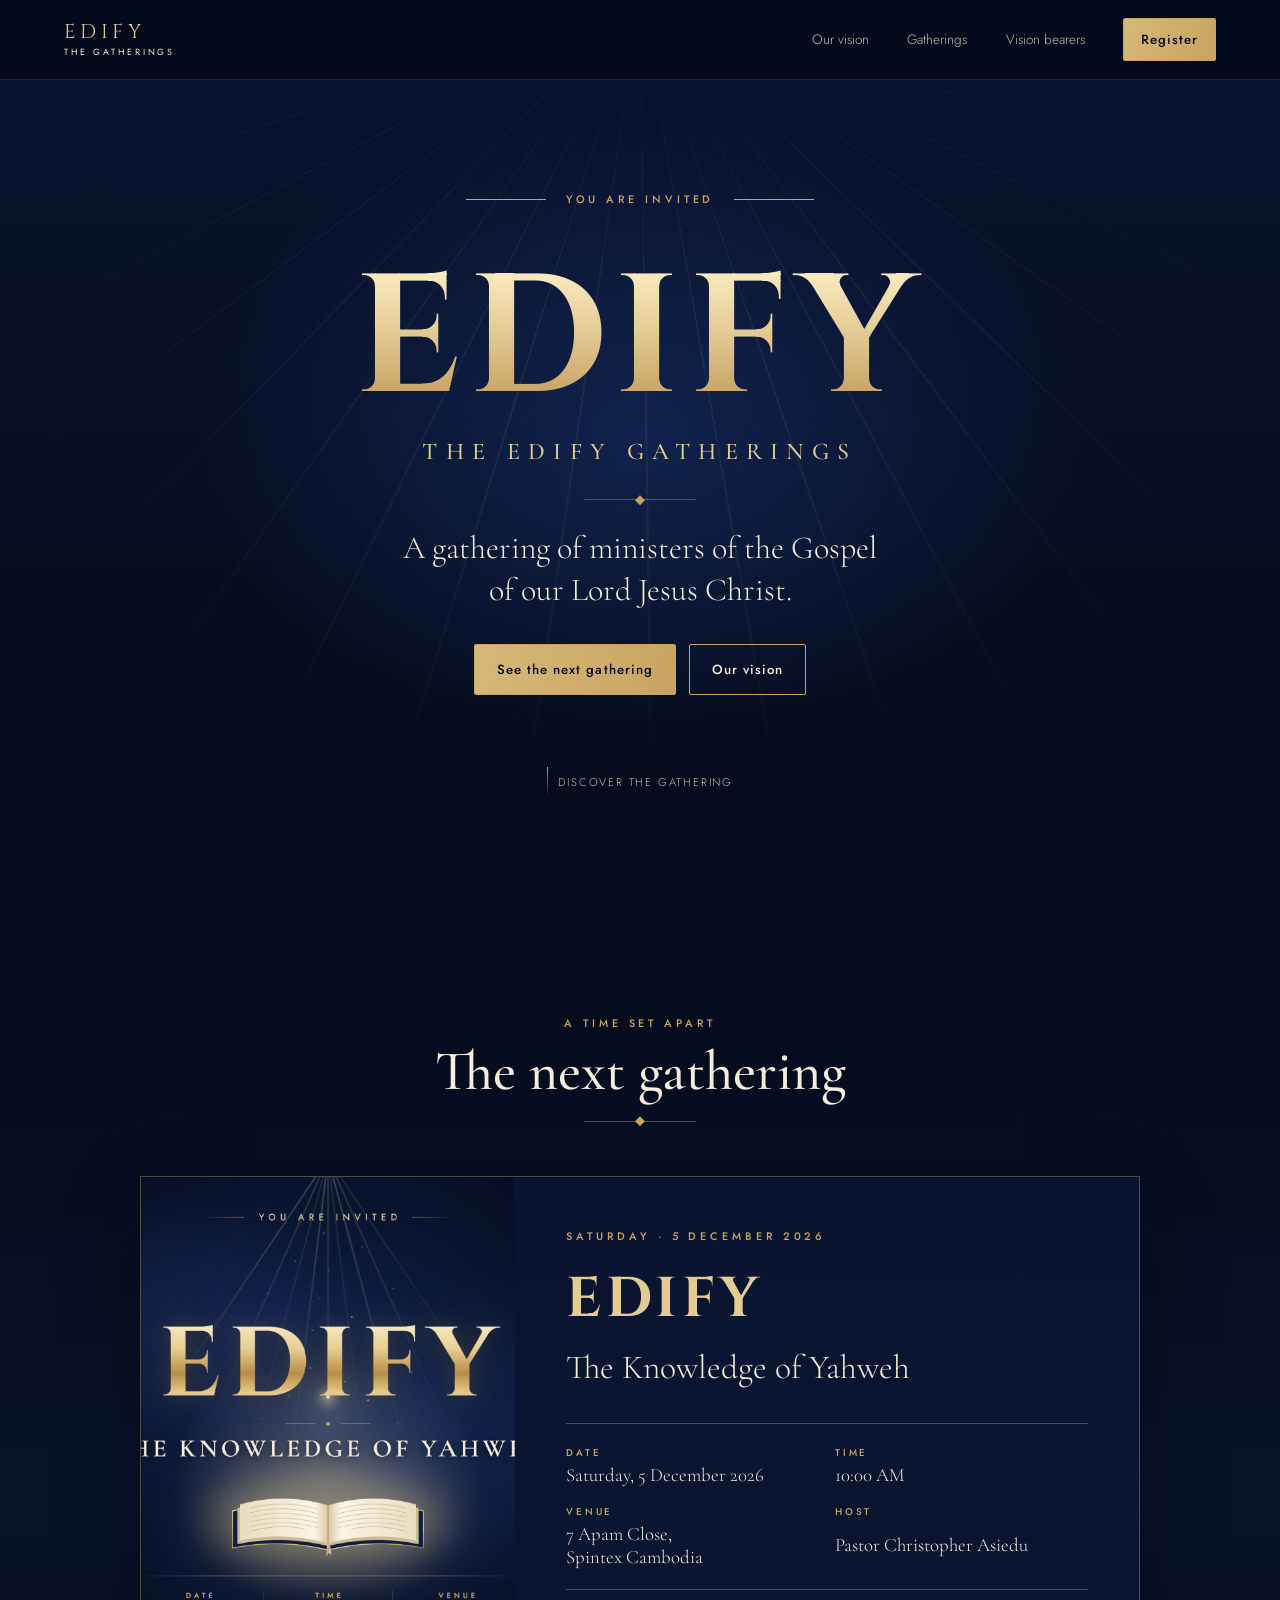
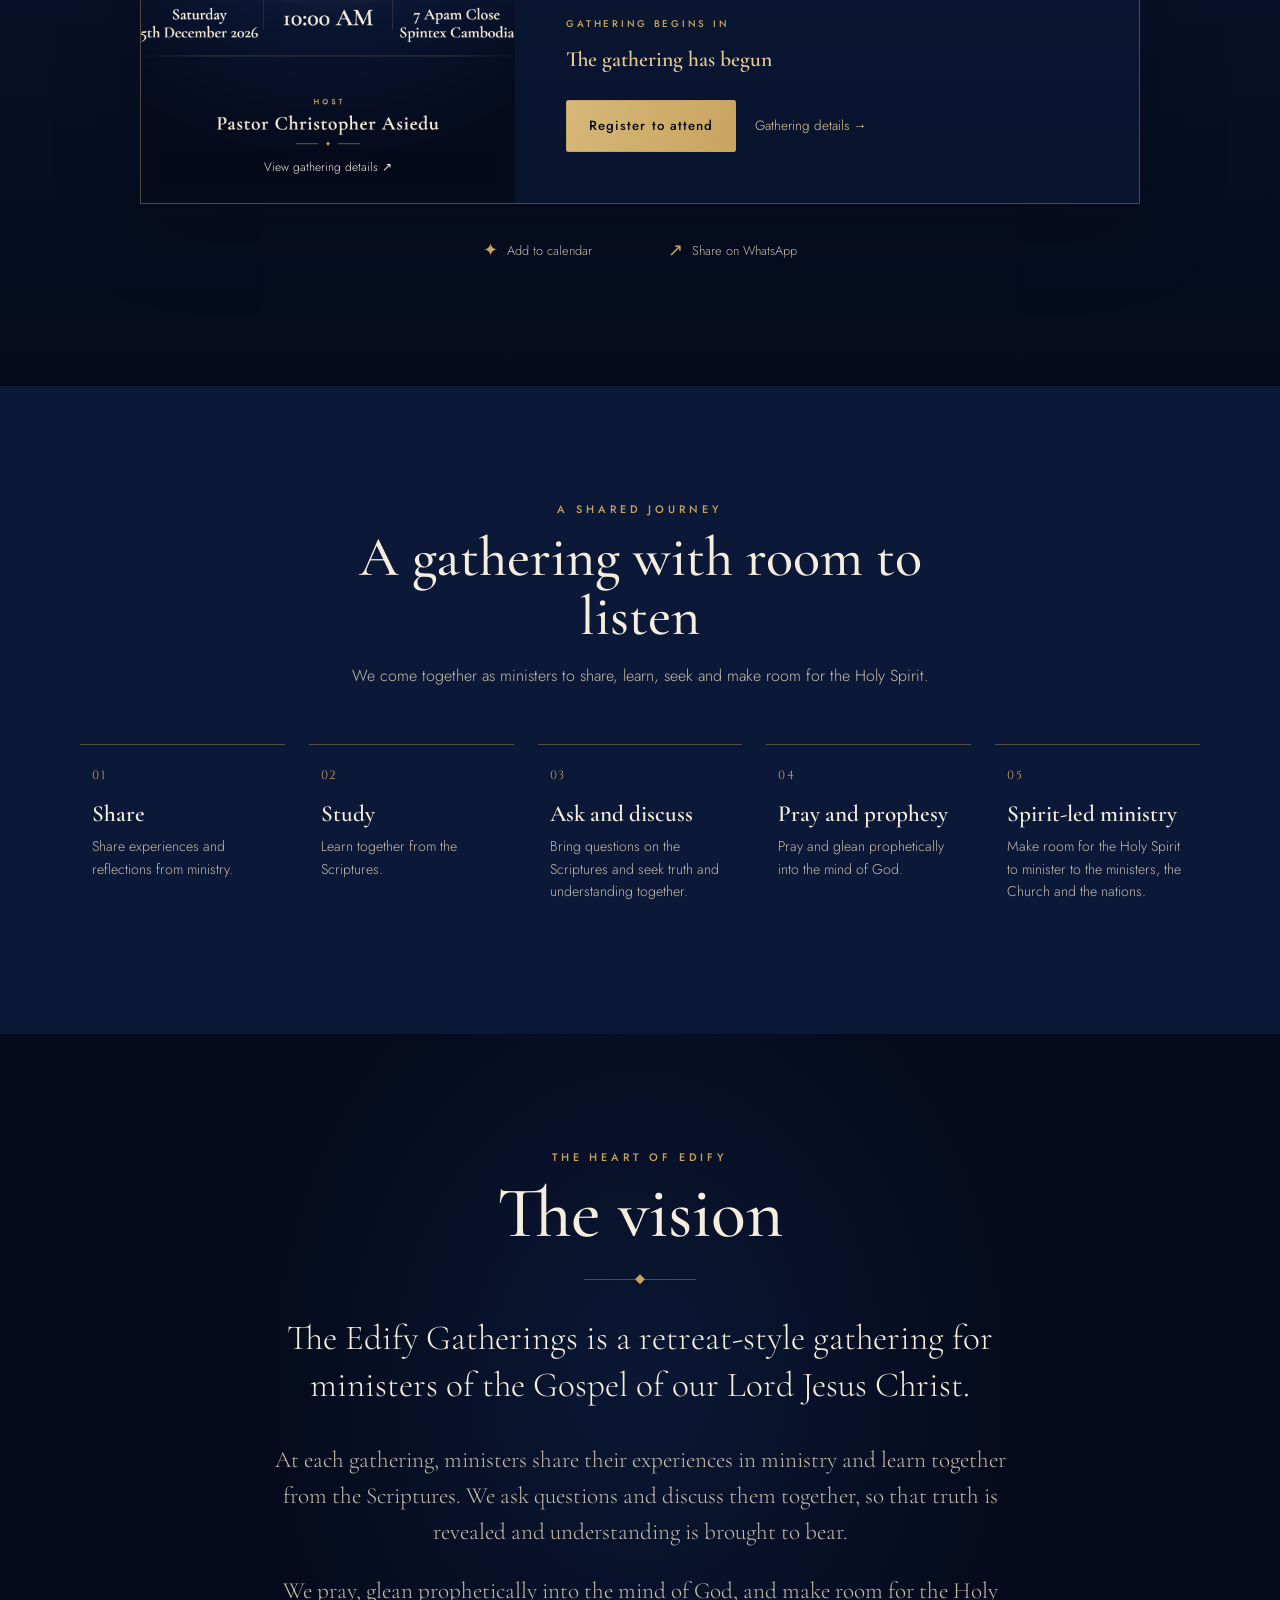
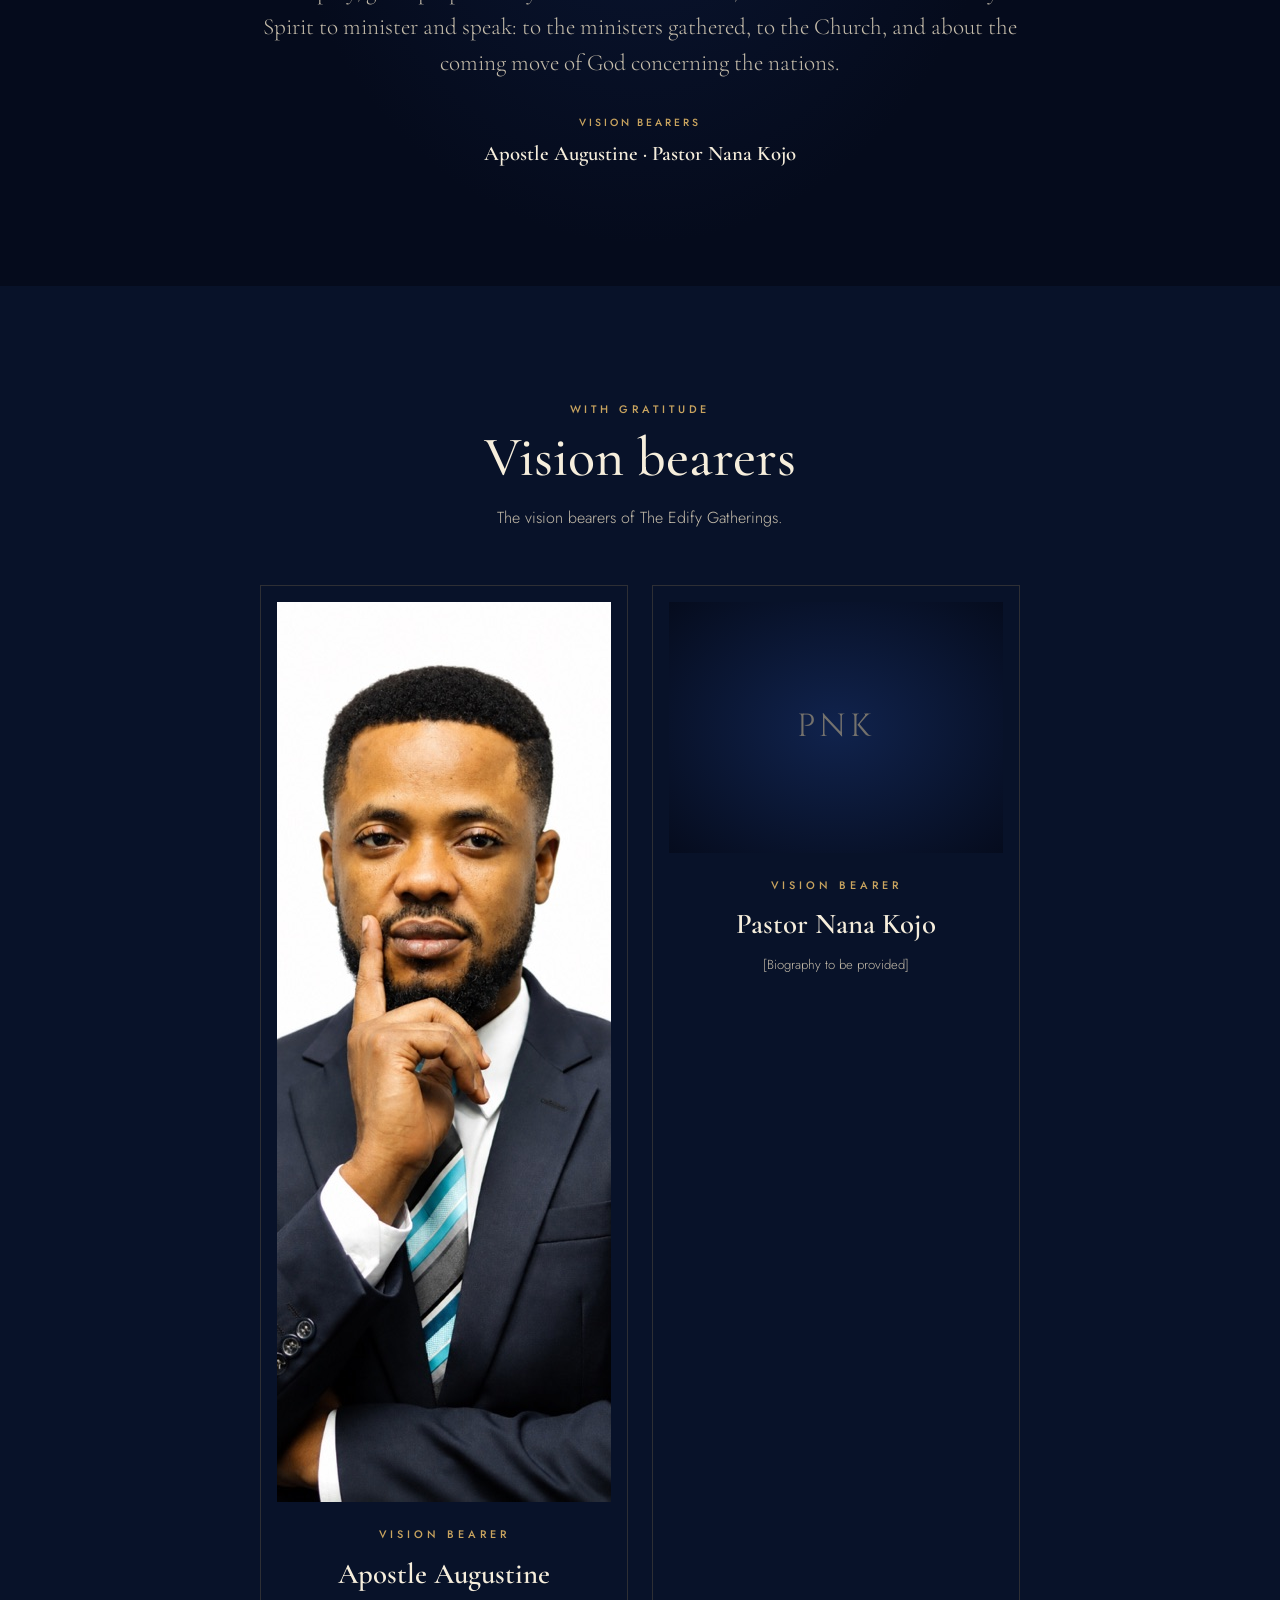
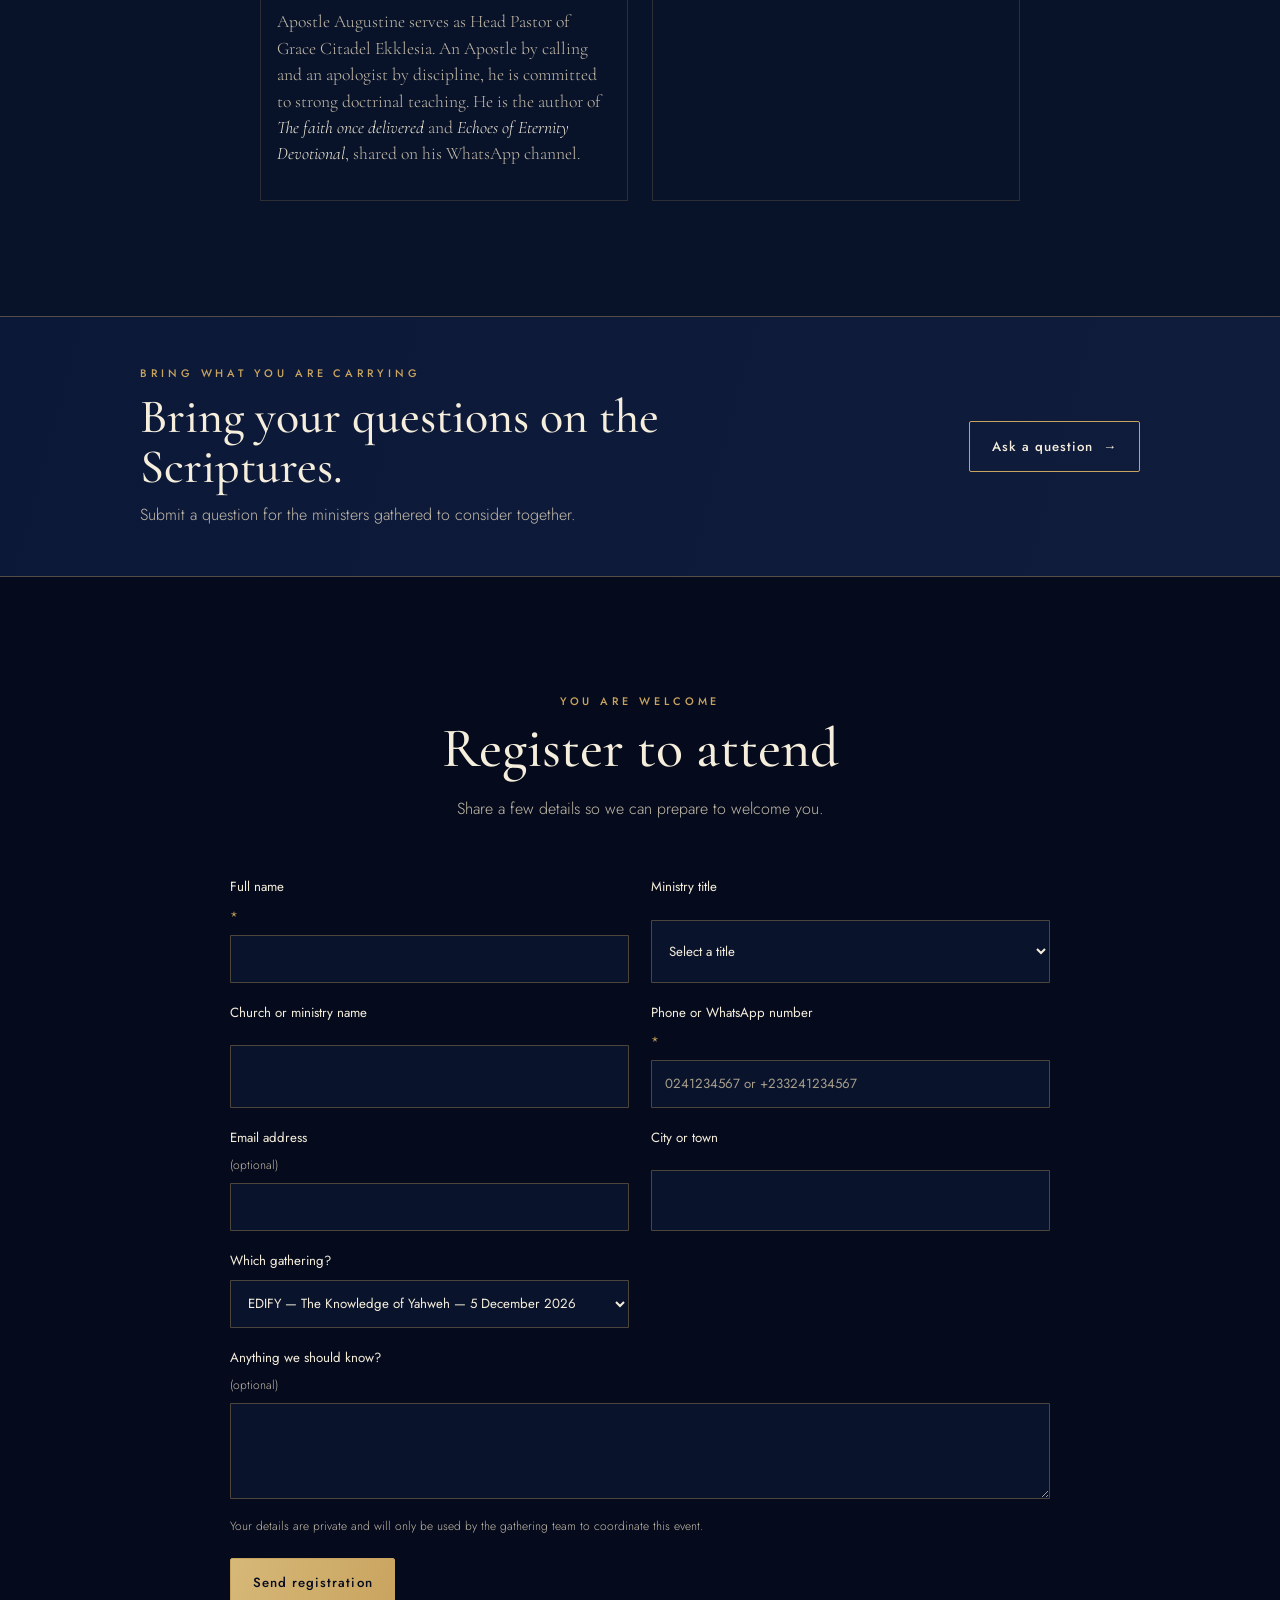
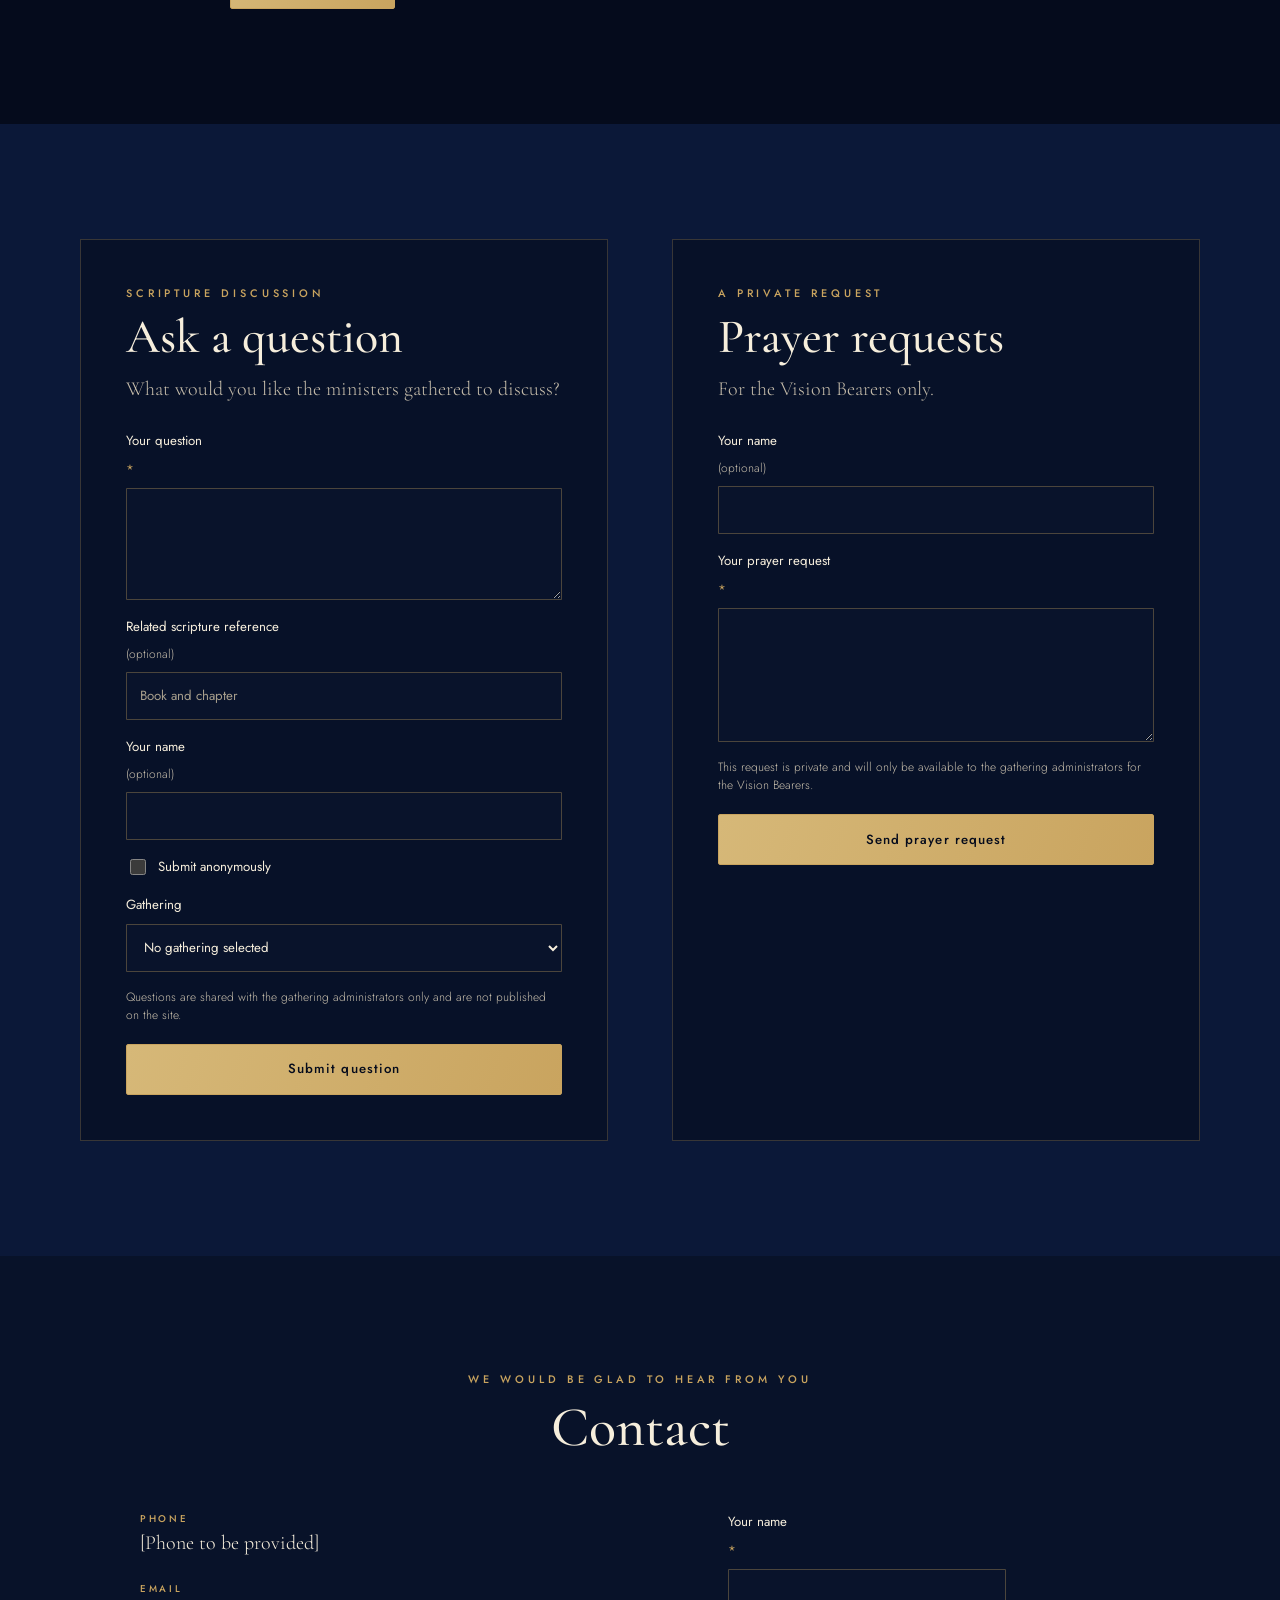
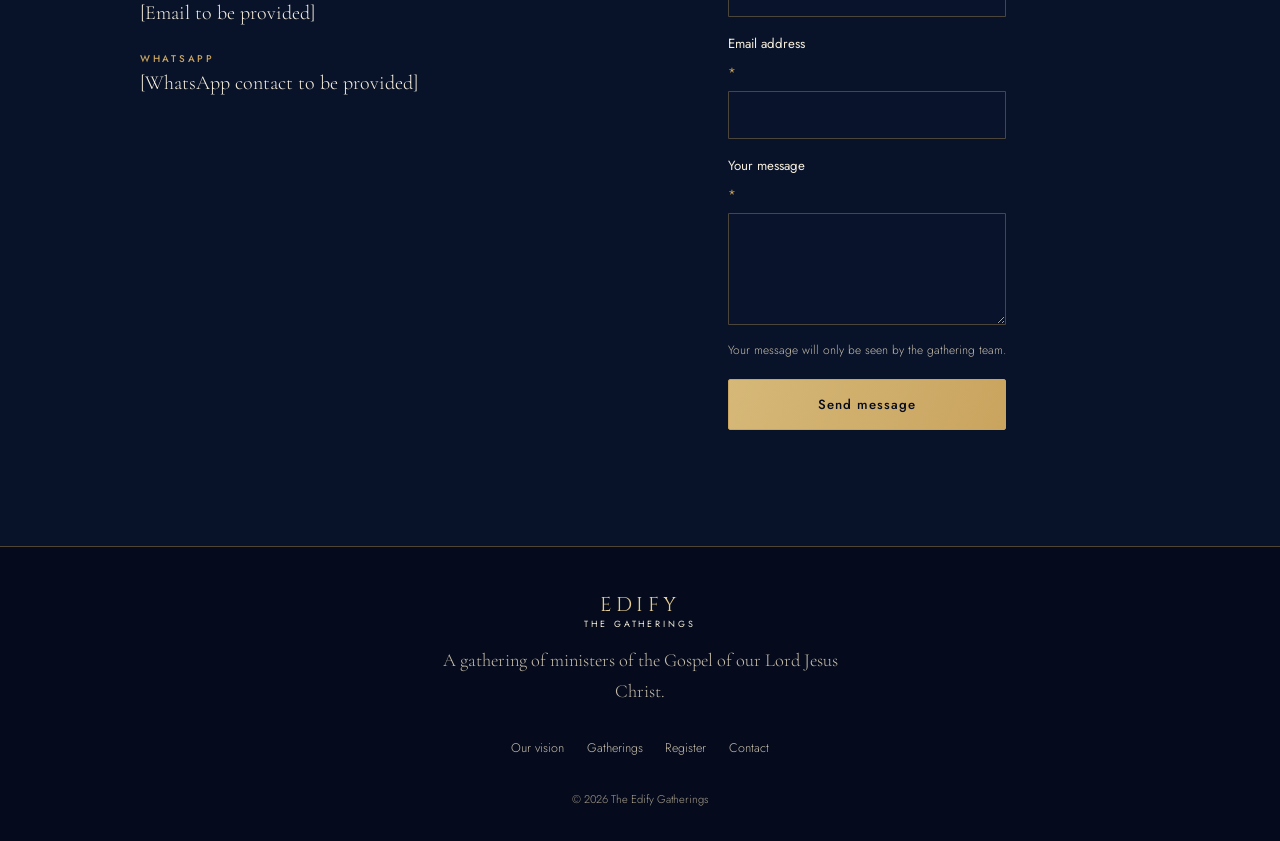
==== index.html @ fdc79263 "Build The Edify Gatherings website Co-authored-by: Copilot <223556219+Copilot@users.noreply.github.c" ====
<!doctype html>
<html lang="en">
  <head>
    <meta charset="utf-8">
    <meta name="viewport" content="width=device-width, initial-scale=1">
    <meta name="theme-color" content="#050b1c">
    <meta name="description" content="The Edify Gatherings is a retreat-style gathering for ministers of the Gospel of our Lord Jesus Christ.">
    <title>The Edify Gatherings — You are invited</title>
    <link rel="preconnect" href="https://fonts.googleapis.com">
    <link rel="preconnect" href="https://fonts.gstatic.com" crossorigin>
    <link href="https://fonts.googleapis.com/css2?family=Cinzel:wght@600;700&family=Cormorant+Garamond:wght@500;600&family=Jost:wght@300;400;500&display=swap" rel="stylesheet">
    <link rel="stylesheet" href="/styles.css">
    <script src="/app.js" defer></script>
  </head>
  <body>
    <a class="skip-link" href="#main">Skip to content</a>
    <header class="site-header">
      <a class="wordmark" href="/" aria-label="The Edify Gatherings home">
        <span class="wordmark-main">EDIFY</span>
        <span class="wordmark-sub">THE GATHERINGS</span>
      </a>
      <button class="menu-toggle" type="button" aria-expanded="false" aria-controls="primary-nav">
        <span class="sr-only">Open menu</span><span></span><span></span>
      </button>
      <nav class="primary-nav" id="primary-nav" aria-label="Main navigation">
        <a href="#vision">Our vision</a>
        <a href="#gathering">Gatherings</a>
        <a href="#vision-bearers">Vision bearers</a>
        <a class="button button-small" href="#register">Register</a>
      </nav>
    </header>

    <main id="main">
      <section class="hero" aria-labelledby="hero-title">
        <div class="hero-rays" aria-hidden="true"></div>
        <div class="hero-content">
          <p class="eyebrow line-ornament">You are invited</p>
          <h1 id="hero-title">EDIFY</h1>
          <p class="hero-subtitle">The Edify Gatherings</p>
          <span class="diamond-rule" aria-hidden="true"></span>
          <p class="hero-description">A gathering of ministers of the Gospel<br class="desktop-break"> of our Lord Jesus Christ.</p>
          <div class="hero-actions">
            <a class="button" href="#gathering">See the next gathering</a>
            <a class="button button-outline" href="#vision">Our vision</a>
          </div>
          <a class="scroll-cue" href="#gathering"><span></span> Discover the gathering</a>
        </div>
      </section>

      <section class="section event-section" id="gathering" aria-labelledby="gathering-title">
        <div class="section-heading">
          <p class="eyebrow">A time set apart</p>
          <h2 id="gathering-title">The next gathering</h2>
          <span class="diamond-rule" aria-hidden="true"></span>
        </div>
        <article class="event-card">
          <a class="flyer-link" href="/gatherings/edify-2026-12-05/" aria-label="View details for EDIFY: The Knowledge of Yahweh">
            <img class="event-flyer" src="/assets/edify-flyer.png" alt="EDIFY flyer: The Knowledge of Yahweh, Saturday 5 December 2026" width="768" height="960">
            <span class="flyer-open">View gathering details <span aria-hidden="true">↗</span></span>
          </a>
          <div class="event-copy">
            <p class="eyebrow">Saturday · 5 December 2026</p>
            <h3 id="event-title">EDIFY</h3>
            <p class="event-theme">The Knowledge of Yahweh</p>
            <div class="event-meta">
              <div><span class="meta-label">Date</span><span>Saturday, 5 December 2026</span></div>
              <div><span class="meta-label">Time</span><span>10:00 AM</span></div>
              <div><span class="meta-label">Venue</span><span>7 Apam Close,<br>Spintex Cambodia</span></div>
              <div><span class="meta-label">Host</span><span>Pastor Christopher Asiedu</span></div>
            </div>
            <div class="countdown-wrap">
              <p class="meta-label">Gathering begins in</p>
              <p class="countdown" data-countdown aria-live="off">Loading countdown…</p>
            </div>
            <div class="event-actions">
              <a class="button" href="#register">Register to attend</a>
              <a class="text-link" href="/gatherings/edify-2026-12-05/">Gathering details <span aria-hidden="true">→</span></a>
            </div>
          </div>
        </article>
        <div class="quick-actions" aria-label="Gathering actions">
          <button class="action-link" type="button" data-calendar><span class="action-icon" aria-hidden="true">✦</span>Add to calendar</button>
          <button class="action-link" type="button" data-share><span class="action-icon" aria-hidden="true">↗</span>Share on WhatsApp</button>
        </div>
      </section>

      <section class="section pillars-section" aria-labelledby="pillars-title">
        <div class="section-heading">
          <p class="eyebrow">A shared journey</p>
          <h2 id="pillars-title">A gathering with room to listen</h2>
          <p class="section-intro">We come together as ministers to share, learn, seek and make room for the Holy Spirit.</p>
        </div>
        <div class="pillars-grid">
          <article class="pillar"><span class="pillar-mark">01</span><h3>Share</h3><p>Share experiences and reflections from ministry.</p></article>
          <article class="pillar"><span class="pillar-mark">02</span><h3>Study</h3><p>Learn together from the Scriptures.</p></article>
          <article class="pillar"><span class="pillar-mark">03</span><h3>Ask and discuss</h3><p>Bring questions on the Scriptures and seek truth and understanding together.</p></article>
          <article class="pillar"><span class="pillar-mark">04</span><h3>Pray and prophesy</h3><p>Pray and glean prophetically into the mind of God.</p></article>
          <article class="pillar"><span class="pillar-mark">05</span><h3>Spirit-led ministry</h3><p>Make room for the Holy Spirit to minister to the ministers, the Church and the nations.</p></article>
        </div>
      </section>

      <section class="section vision-section" id="vision" aria-labelledby="vision-title">
        <div class="vision-glow" aria-hidden="true"></div>
        <div class="vision-content">
          <p class="eyebrow">The heart of Edify</p>
          <h2 id="vision-title">The vision</h2>
          <span class="diamond-rule" aria-hidden="true"></span>
          <p class="vision-statement">The Edify Gatherings is a retreat-style gathering for ministers of the Gospel of our Lord Jesus Christ.</p>
          <p>At each gathering, ministers share their experiences in ministry and learn together from the Scriptures. We ask questions and discuss them together, so that truth is revealed and understanding is brought to bear.</p>
          <p>We pray, glean prophetically into the mind of God, and make room for the Holy Spirit to minister and speak: to the ministers gathered, to the Church, and about the coming move of God concerning the nations.</p>
          <p class="vision-bearers-line">Vision Bearers <span>Apostle Augustine · Pastor Nana Kojo</span></p>
        </div>
      </section>

      <section class="section bearers-section" id="vision-bearers" aria-labelledby="bearers-title">
        <div class="section-heading">
          <p class="eyebrow">With gratitude</p>
          <h2 id="bearers-title">Vision bearers</h2>
          <p class="section-intro">The vision bearers of The Edify Gatherings.</p>
        </div>
        <div class="bearers-grid">
          <article class="bearer-card">
            <img class="bearer-portrait" src="/assets/apostle-augustine.jpg" alt="Portrait of Apostle Augustine" width="600" height="900" loading="lazy">
            <p class="eyebrow">Vision Bearer</p>
            <h3>Apostle Augustine</h3>
            <p class="bearer-bio">Apostle Augustine serves as Head Pastor of Grace Citadel Ekklesia. An Apostle by calling and an apologist by discipline, he is committed to strong doctrinal teaching. He is the author of <em>The faith once delivered</em> and <em>Echoes of Eternity Devotional</em>, shared on his WhatsApp channel.</p>
          </article>
          <article class="bearer-card">
            <div class="portrait-placeholder" aria-hidden="true"><span>PNK</span></div>
            <p class="eyebrow">Vision Bearer</p>
            <h3>Pastor Nana Kojo</h3>
            <p class="placeholder-note">[Biography to be provided]</p>
          </article>
        </div>
      </section>

      <section class="question-banner">
        <div>
          <p class="eyebrow">Bring what you are carrying</p>
          <h2>Bring your questions on the Scriptures.</h2>
          <p>Submit a question for the ministers gathered to consider together.</p>
        </div>
        <a class="button button-outline" href="#ask">Ask a question <span aria-hidden="true">→</span></a>
      </section>

      <section class="section forms-section" id="register" aria-labelledby="register-title">
        <div class="section-heading">
          <p class="eyebrow">You are welcome</p>
          <h2 id="register-title">Register to attend</h2>
          <p class="section-intro">Share a few details so we can prepare to welcome you.</p>
        </div>
        <form class="site-form" name="registration" method="POST" data-netlify="true" netlify-honeypot="bot-field" action="/thank-you.html">
          <input type="hidden" name="form-name" value="registration">
          <p class="honeypot"><label>Leave this field empty <input name="bot-field" tabindex="-1" autocomplete="off"></label></p>
          <div class="form-grid">
            <label>Full name <span aria-hidden="true">*</span><input name="full-name" autocomplete="name" required></label>
            <label>Ministry title
              <select name="ministry-title">
                <option value="">Select a title</option><option>Pastor</option><option>Apostle</option><option>Evangelist</option><option>Minister</option><option>Other</option>
              </select>
            </label>
            <label>Church or ministry name<input name="church-or-ministry"></label>
            <label>Phone or WhatsApp number <span aria-hidden="true">*</span><input name="phone" type="tel" inputmode="tel" autocomplete="tel" placeholder="0241234567 or +233241234567" pattern="(\+233|0)[0-9]{9}" title="Enter a Ghana number starting with 0 or +233, followed by 9 digits." required></label>
            <label>Email address <span class="optional">(optional)</span><input name="email" type="email" autocomplete="email"></label>
            <label>City or town<input name="city"></label>
            <label>Which gathering?
              <select name="gathering" required><option>EDIFY — The Knowledge of Yahweh — 5 December 2026</option></select>
            </label>
            <label class="form-span">Anything we should know? <span class="optional">(optional)</span><textarea name="note" rows="3"></textarea></label>
          </div>
          <p class="privacy-note">Your details are private and will only be used by the gathering team to coordinate this event.</p>
          <button class="button" type="submit">Send registration</button>
        </form>
      </section>

      <section class="section form-pair">
        <div class="form-card" id="ask">
          <p class="eyebrow">Scripture discussion</p>
          <h2>Ask a question</h2>
          <p class="form-intro">What would you like the ministers gathered to discuss?</p>
          <form class="site-form compact-form" name="scripture-question" method="POST" data-netlify="true" netlify-honeypot="bot-field" action="/thank-you.html">
            <input type="hidden" name="form-name" value="scripture-question">
            <p class="honeypot"><label>Leave this field empty <input name="bot-field" tabindex="-1" autocomplete="off"></label></p>
            <label>Your question <span aria-hidden="true">*</span><textarea name="question" rows="4" required></textarea></label>
            <label>Related scripture reference <span class="optional">(optional)</span><input name="scripture-reference" placeholder="Book and chapter"></label>
            <label>Your name <span class="optional">(optional)</span><input name="name" autocomplete="name"></label>
            <label class="checkbox-label"><input type="checkbox" name="anonymous" value="yes"><span>Submit anonymously</span></label>
            <label>Gathering
              <select name="gathering"><option value="">No gathering selected</option><option>EDIFY — 5 December 2026</option></select>
            </label>
            <p class="privacy-note">Questions are shared with the gathering administrators only and are not published on the site.</p>
            <button class="button" type="submit">Submit question</button>
          </form>
        </div>
        <div class="form-card" id="prayer">
          <p class="eyebrow">A private request</p>
          <h2>Prayer requests</h2>
          <p class="form-intro">For the Vision Bearers only.</p>
          <form class="site-form compact-form" name="prayer-request" method="POST" data-netlify="true" netlify-honeypot="bot-field" action="/thank-you.html">
            <input type="hidden" name="form-name" value="prayer-request">
            <p class="honeypot"><label>Leave this field empty <input name="bot-field" tabindex="-1" autocomplete="off"></label></p>
            <label>Your name <span class="optional">(optional)</span><input name="name" autocomplete="name"></label>
            <label>Your prayer request <span aria-hidden="true">*</span><textarea name="request" rows="5" required></textarea></label>
            <p class="privacy-note">This request is private and will only be available to the gathering administrators for the Vision Bearers.</p>
            <button class="button" type="submit">Send prayer request</button>
          </form>
        </div>
      </section>

      <section class="section contact-section" id="contact" aria-labelledby="contact-title">
        <div class="section-heading">
          <p class="eyebrow">We would be glad to hear from you</p>
          <h2 id="contact-title">Contact</h2>
        </div>
        <div class="contact-grid">
          <div class="contact-details">
            <p><span class="meta-label">Phone</span><span class="contact-placeholder">[Phone to be provided]</span></p>
            <p><span class="meta-label">Email</span><span class="contact-placeholder">[Email to be provided]</span></p>
            <p><span class="meta-label">WhatsApp</span><span class="contact-placeholder">[WhatsApp contact to be provided]</span></p>
          </div>
          <form class="site-form compact-form" name="contact" method="POST" data-netlify="true" netlify-honeypot="bot-field" action="/thank-you.html">
            <input type="hidden" name="form-name" value="contact">
            <p class="honeypot"><label>Leave this field empty <input name="bot-field" tabindex="-1" autocomplete="off"></label></p>
            <label>Your name <span aria-hidden="true">*</span><input name="name" autocomplete="name" required></label>
            <label>Email address <span aria-hidden="true">*</span><input name="email" type="email" autocomplete="email" required></label>
            <label>Your message <span aria-hidden="true">*</span><textarea name="message" rows="4" required></textarea></label>
            <p class="privacy-note">Your message will only be seen by the gathering team.</p>
            <button class="button" type="submit">Send message</button>
          </form>
        </div>
      </section>
    </main>

    <footer class="site-footer">
      <a class="wordmark footer-wordmark" href="/" aria-label="The Edify Gatherings home"><span class="wordmark-main">EDIFY</span><span class="wordmark-sub">THE GATHERINGS</span></a>
      <p>A gathering of ministers of the Gospel of our Lord Jesus Christ.</p>
      <nav aria-label="Footer navigation"><a href="#vision">Our vision</a><a href="#gathering">Gatherings</a><a href="#register">Register</a><a href="#contact">Contact</a></nav>
      <p class="copyright">© <span data-year>2026</span> The Edify Gatherings</p>
    </footer>
  </body>
</html>
---- styles.css ----
:root {
  color-scheme: dark;
  --midnight: #050b1c;
  --navy: #0b1838;
  --glow: #142a5c;
  --gold: #c9a45f;
  --champagne: #e3cb94;
  --ivory: #f6eedc;
  --muted: #c6bdab;
  --line: rgba(201, 164, 95, .38);
  --serif: "Cormorant Garamond", Georgia, serif;
  --display: "Cinzel", Georgia, serif;
  --sans: "Jost", Arial, sans-serif;
}

* { box-sizing: border-box; }
html { scroll-behavior: smooth; scroll-padding-top: 6rem; }
body { margin: 0; background: var(--midnight); color: var(--ivory); font-family: var(--sans); font-size: 1rem; font-weight: 300; line-height: 1.65; }
img { display: block; max-width: 100%; }
a { color: inherit; }
button, input, select, textarea { font: inherit; }
button, a { -webkit-tap-highlight-color: transparent; }
a:focus-visible, button:focus-visible, input:focus-visible, select:focus-visible, textarea:focus-visible { outline: 2px solid var(--champagne); outline-offset: 4px; }
.sr-only { position: absolute; width: 1px; height: 1px; padding: 0; margin: -1px; overflow: hidden; clip: rect(0, 0, 0, 0); white-space: nowrap; border: 0; }
.skip-link { position: fixed; top: .75rem; left: .75rem; z-index: 20; padding: .6rem 1rem; transform: translateY(-160%); background: var(--ivory); color: var(--midnight); }
.skip-link:focus { transform: translateY(0); }
.site-header { position: sticky; z-index: 10; top: 0; display: flex; align-items: center; justify-content: space-between; min-height: 5rem; padding: .75rem max(5vw, calc((100vw - 1200px) / 2)); border-bottom: 1px solid rgba(201, 164, 95, .16); background: rgba(5, 11, 28, .94); backdrop-filter: blur(14px); }
.wordmark { display: inline-flex; flex-direction: column; align-items: flex-start; color: var(--champagne); font-family: var(--display); text-decoration: none; line-height: 1; }
.wordmark-main { font-size: 1.25rem; letter-spacing: .22em; }
.wordmark-sub { margin-top: .35rem; color: var(--ivory); font-family: var(--sans); font-size: .56rem; font-weight: 400; letter-spacing: .32em; }
.primary-nav { display: flex; align-items: center; gap: clamp(1.25rem, 3vw, 2.7rem); }
.primary-nav > a:not(.button), .site-footer nav a { color: var(--muted); font-size: .85rem; text-decoration: none; transition: color .2s ease; }
.primary-nav > a:not(.button):hover, .site-footer nav a:hover { color: var(--champagne); }
.menu-toggle { display: none; }
.button { display: inline-flex; min-height: 3.2rem; align-items: center; justify-content: center; gap: .6rem; padding: .75rem 1.35rem; border: 1px solid var(--gold); border-radius: 2px; background: linear-gradient(110deg, #d6b878, var(--gold)); color: var(--midnight); font-size: .83rem; font-weight: 500; letter-spacing: .08em; text-align: center; text-decoration: none; transition: background .2s ease, color .2s ease, border-color .2s ease; cursor: pointer; }
.button:hover { border-color: var(--champagne); background: var(--champagne); }
.button-small { min-height: 2.65rem; padding: .55rem 1.05rem; }
.button-outline { border-color: var(--gold); background: transparent; color: var(--ivory); }
.button-outline:hover { color: var(--midnight); }
.hero { position: relative; display: grid; min-height: min(840px, calc(100svh - 5rem)); place-items: center; overflow: hidden; isolation: isolate; background: radial-gradient(ellipse at 50% 43%, rgba(20, 42, 92, .74), transparent 49%), linear-gradient(180deg, #09132e, var(--midnight) 90%); }
.hero::after { position: absolute; z-index: -1; right: 0; bottom: 0; left: 0; height: 30%; background: linear-gradient(0deg, var(--midnight), transparent); content: ""; }
.hero-rays { position: absolute; z-index: -1; inset: -18% 0 5%; opacity: .48; background: repeating-conic-gradient(from 174deg at 50% 7%, transparent 0deg 5deg, rgba(210, 192, 154, .2) 5.1deg 5.23deg, transparent 5.35deg 9deg); mask-image: radial-gradient(ellipse at 50% 45%, #000 4%, transparent 70%); animation: light-breathe 12s ease-in-out infinite alternate; }
.hero-content { width: min(100% - 2rem, 900px); padding: 5rem 1rem 4rem; text-align: center; }
.eyebrow { margin: 0; color: var(--gold); font-size: .68rem; font-weight: 500; letter-spacing: .36em; line-height: 1.5; text-transform: uppercase; }
.line-ornament { display: flex; align-items: center; justify-content: center; gap: 1.2rem; }
.line-ornament::before, .line-ornament::after { width: clamp(2.2rem, 7vw, 5rem); height: 1px; background: var(--gold); content: ""; }
.hero h1 { margin: 2.5rem 0 0; background: linear-gradient(180deg, #fff2ca 5%, #e3cb94 45%, #b98c48 100%); background-clip: text; color: transparent; font-family: var(--display); font-size: clamp(5rem, 17vw, 10.5rem); font-weight: 700; letter-spacing: .055em; line-height: 1.1; -webkit-background-clip: text; }
.hero-subtitle { margin: 0; color: var(--champagne); font-family: var(--serif); font-size: clamp(1rem, 2.6vw, 1.5rem); font-weight: 500; letter-spacing: .34em; text-transform: uppercase; }
.diamond-rule { position: relative; display: block; width: 7rem; height: 1px; margin: 1.7rem auto; background: var(--line); }
.diamond-rule::after { position: absolute; top: 50%; left: 50%; width: .42rem; height: .42rem; transform: translate(-50%, -50%) rotate(45deg); background: var(--gold); content: ""; }
.hero-description { margin: 0 auto; color: var(--ivory); font-family: var(--serif); font-size: clamp(1.3rem, 3.5vw, 2rem); line-height: 1.3; }
.hero-actions { display: flex; flex-wrap: wrap; justify-content: center; gap: .85rem; margin-top: 2.1rem; }
.scroll-cue { display: inline-flex; align-items: center; gap: .65rem; margin-top: 4.5rem; color: var(--muted); font-size: .7rem; letter-spacing: .16em; text-decoration: none; text-transform: uppercase; }
.scroll-cue span { width: 1px; height: 1.8rem; background: linear-gradient(var(--gold), transparent); }
.section { padding: clamp(4.5rem, 9vw, 8rem) max(6vw, calc((100vw - 1120px) / 2)); }
.section-heading { max-width: 680px; margin: 0 auto 3.4rem; text-align: center; }
.section-heading h2, .vision-content h2, .form-card h2, .question-banner h2 { margin: .65rem 0 0; font-family: var(--serif); font-size: clamp(2.4rem, 5vw, 3.5rem); font-weight: 500; line-height: 1.05; }
.section-heading .diamond-rule { margin: 1.25rem auto; }
.section-intro { max-width: 38rem; margin: 1.1rem auto 0; color: var(--muted); font-size: 1rem; }
.event-section { background: linear-gradient(180deg, var(--midnight), #081229 55%, var(--midnight)); }
.event-card { display: grid; grid-template-columns: minmax(240px, .75fr) 1.25fr; max-width: 1000px; margin: 0 auto; border: 1px solid var(--line); background: rgba(11, 24, 56, .64); box-shadow: 0 24px 80px rgba(0, 0, 0, .22); }
.flyer-link { position: relative; display: block; overflow: hidden; background: #070e20; }
.event-flyer { width: 100%; height: 100%; min-height: 420px; object-fit: cover; object-position: center; transition: transform .6s ease; }
.flyer-link:hover .event-flyer { transform: scale(1.025); }
.flyer-open { position: absolute; right: .9rem; bottom: .9rem; left: .9rem; padding: .65rem .8rem; background: rgba(5, 11, 28, .88); color: var(--ivory); font-size: .75rem; text-align: center; }
.event-copy { align-self: center; padding: clamp(1.75rem, 4vw, 3.5rem); }
.event-copy h3 { margin: .55rem 0 -.35rem; color: var(--champagne); font-family: var(--display); font-size: clamp(2.2rem, 5vw, 3.5rem); letter-spacing: .08em; }
.event-theme { margin: 0 0 1.7rem; color: var(--ivory); font-family: var(--serif); font-size: clamp(1.55rem, 3vw, 2.1rem); }
.event-meta { display: grid; grid-template-columns: 1fr 1fr; gap: 1.1rem 1rem; padding: 1.3rem 0; border-top: 1px solid var(--line); border-bottom: 1px solid var(--line); }
.event-meta > div { display: grid; gap: .2rem; }
.meta-label { display: block; color: var(--gold); font-size: .61rem; font-weight: 500; letter-spacing: .28em; text-transform: uppercase; }
.event-meta > div > span:last-child { color: var(--ivory); font-family: var(--serif); font-size: 1.17rem; line-height: 1.2; }
.countdown-wrap { padding: 1rem 0 .25rem; }
.countdown { margin: .3rem 0 0; color: var(--champagne); font-family: var(--serif); font-size: 1.35rem; font-weight: 600; }
.event-actions { display: flex; flex-wrap: wrap; align-items: center; gap: 1.2rem; margin-top: 1.2rem; }
.text-link { color: var(--champagne); font-size: .84rem; text-decoration: none; }
.text-link:hover { text-decoration: underline; text-underline-offset: .25rem; }
.quick-actions { display: flex; justify-content: center; gap: clamp(1rem, 5vw, 4rem); margin: 1.6rem auto 0; }
.action-link { display: inline-flex; align-items: center; gap: .55rem; padding: .4rem; border: 0; background: none; color: var(--muted); font-size: .8rem; cursor: pointer; }
.action-link:hover { color: var(--champagne); }
.action-icon { color: var(--gold); font-size: 1.1rem; }
.pillars-section { background: var(--navy); }
.pillars-grid { display: grid; grid-template-columns: repeat(5, 1fr); gap: 1.5rem; max-width: 1200px; margin: 0 auto; }
.pillar { padding: 1rem .75rem; border-top: 1px solid var(--line); }
.pillar-mark { color: var(--gold); font-family: var(--display); font-size: .75rem; letter-spacing: .14em; }
.pillar h3 { margin: .9rem 0 .5rem; color: var(--ivory); font-family: var(--serif); font-size: 1.45rem; font-weight: 600; line-height: 1.1; }
.pillar p { margin: 0; color: var(--muted); font-size: .88rem; line-height: 1.6; }
.vision-section { position: relative; overflow: hidden; background: var(--midnight); }
.vision-glow { position: absolute; top: 0; left: 50%; width: min(75vw, 820px); height: 100%; transform: translateX(-50%); background: radial-gradient(ellipse at 50% 40%, rgba(20, 42, 92, .38), transparent 65%); pointer-events: none; }
.vision-content { position: relative; max-width: 770px; margin: 0 auto; text-align: center; }
.vision-content h2 { font-size: clamp(3rem, 6vw, 4.5rem); }
.vision-content > p:not(.eyebrow):not(.vision-bearers-line) { color: var(--muted); font-family: var(--serif); font-size: clamp(1.2rem, 2vw, 1.45rem); line-height: 1.55; }
.vision-content .vision-statement { color: var(--ivory) !important; font-size: clamp(1.65rem, 3vw, 2.2rem) !important; line-height: 1.32 !important; }
.vision-bearers-line { display: grid; gap: .35rem; margin: 2rem 0 0; color: var(--gold); font-size: .65rem; font-weight: 500; letter-spacing: .28em; text-transform: uppercase; }
.vision-bearers-line span { color: var(--ivory); font-family: var(--serif); font-size: 1.3rem; font-weight: 600; letter-spacing: 0; text-transform: none; }
.bearers-section { background: #081229; }
.bearers-grid { display: grid; grid-template-columns: repeat(2, minmax(0, 1fr)); gap: 1.5rem; max-width: 760px; margin: 0 auto; }
.bearer-card { padding: 1rem 1rem 2rem; border: 1px solid rgba(201, 164, 95, .2); text-align: center; }
.bearer-portrait { width: 100%; aspect-ratio: 3 / 4; margin-bottom: 1.5rem; background: var(--navy); object-fit: cover; object-position: center 24%; }
.portrait-placeholder { display: grid; width: 100%; aspect-ratio: 4 / 3; place-items: center; margin-bottom: 1.5rem; background: radial-gradient(ellipse at 50% 50%, rgba(20, 42, 92, .7), rgba(5, 11, 28, .9)); color: rgba(227, 203, 148, .48); font-family: var(--display); font-size: 2rem; letter-spacing: .12em; }
.bearer-card h3 { margin: .45rem 0 0; font-family: var(--serif); font-size: 1.8rem; font-weight: 600; }
.placeholder-note { margin: .4rem 0 0; color: var(--muted); font-size: .82rem; }
.bearer-bio { margin: .75rem 0 0; color: var(--muted); font-family: var(--serif); font-size: 1.1rem; line-height: 1.5; text-align: left; }
.bearer-bio em { color: var(--ivory); }
.question-banner { display: flex; align-items: center; justify-content: space-between; gap: 2rem; padding: 3rem max(6vw, calc((100vw - 1000px) / 2)); border-top: 1px solid var(--line); border-bottom: 1px solid var(--line); background: linear-gradient(105deg, #0b1838, #101c3b); }
.question-banner h2 { max-width: 600px; font-size: clamp(2rem, 4vw, 3rem); }
.question-banner p:last-child { margin: .6rem 0 0; color: var(--muted); }
.forms-section { background: var(--midnight); }
.site-form { max-width: 820px; margin: 0 auto; }
.form-grid { display: grid; grid-template-columns: repeat(2, minmax(0, 1fr)); gap: 1.2rem 1.4rem; }
.site-form label { display: grid; gap: .45rem; color: var(--ivory); font-size: .83rem; font-weight: 400; }
.site-form label > span:not(.optional) { display: inline; }
.site-form label > span[aria-hidden="true"] { color: var(--gold); }
.optional { color: var(--muted); font-size: .75rem; font-weight: 300; }
.site-form input:not([type="checkbox"]), .site-form select, .site-form textarea { width: 100%; min-height: 3rem; padding: .7rem .8rem; border: 1px solid rgba(201, 164, 95, .34); border-radius: 1px; background: #09132b; color: var(--ivory); }
.site-form textarea { min-height: 6rem; resize: vertical; }
.site-form input::placeholder, .site-form textarea::placeholder { color: #a79e8c; }
.site-form select { color-scheme: dark; }
.form-span { grid-column: 1 / -1; }
.privacy-note { margin: 1.15rem 0; color: var(--muted); font-size: .75rem; line-height: 1.5; }
.site-form > .button { margin-top: .25rem; }
.honeypot { position: absolute !important; left: -10000px !important; width: 1px !important; height: 1px !important; overflow: hidden !important; }
.form-pair { display: grid; grid-template-columns: repeat(2, minmax(0, 1fr)); gap: clamp(2rem, 5vw, 5rem); background: var(--navy); }
.form-card { min-width: 0; padding: clamp(1.5rem, 3.5vw, 3rem); border: 1px solid rgba(201, 164, 95, .25); background: rgba(5, 11, 28, .55); }
.form-card h2 { font-size: clamp(2.2rem, 4vw, 3rem); }
.form-intro { margin: .7rem 0 1.5rem; color: var(--muted); font-family: var(--serif); font-size: 1.25rem; }
.compact-form { display: grid; gap: 1rem; }
.compact-form .privacy-note { margin: 0; }
.checkbox-label { display: flex !important; align-items: center; gap: .6rem !important; }
.checkbox-label input { width: 1rem; height: 1rem; accent-color: var(--gold); }
.contact-section { background: #081229; }
.contact-grid { display: grid; grid-template-columns: .8fr 1.2fr; gap: clamp(2rem, 7vw, 6rem); max-width: 1000px; margin: 0 auto; }
.contact-details p { margin: 0 0 1.3rem; }
.contact-details a, .contact-placeholder { display: block; color: var(--ivory); font-family: var(--serif); font-size: 1.25rem; text-decoration: none; }
.contact-details a:hover { color: var(--champagne); }
.site-footer { display: grid; justify-items: center; padding: 3rem 1.5rem 2rem; border-top: 1px solid var(--line); text-align: center; }
.footer-wordmark { align-items: center; }
.site-footer > p { max-width: 26rem; margin: 1rem 0; color: var(--muted); font-family: var(--serif); font-size: 1.15rem; }
.site-footer nav { display: flex; flex-wrap: wrap; justify-content: center; gap: 1.4rem; margin: 1rem 0; }
.site-footer nav a { font-size: .78rem; }
.site-footer .copyright { margin: 1rem 0 0; color: #a79e8c; font-family: var(--sans); font-size: .7rem; }

.inner-page { min-height: 100vh; }
.detail-hero { padding: clamp(3rem, 8vw, 6rem) max(6vw, calc((100vw - 1120px) / 2)) 2rem; text-align: center; background: radial-gradient(ellipse at 50% 20%, rgba(20, 42, 92, .6), transparent 60%); }
.detail-hero h1 { margin: .4rem 0 0; color: var(--champagne); font-family: var(--display); font-size: clamp(3rem, 9vw, 6rem); letter-spacing: .08em; line-height: 1.1; }
.detail-hero .event-theme { margin: .4rem 0 0; }
.detail-layout { display: grid; grid-template-columns: minmax(260px, .8fr) 1.2fr; gap: clamp(2rem, 6vw, 5rem); align-items: start; max-width: 1100px; margin: 0 auto; padding: 2rem 1.5rem 6rem; }
.detail-flyer-button { padding: 0; border: 1px solid var(--line); background: transparent; cursor: zoom-in; }
.detail-flyer { width: 100%; height: auto; }
.detail-content { padding-top: .5rem; }
.detail-content .event-meta { margin: 1rem 0 1.5rem; }
.detail-description { color: var(--muted); font-family: var(--serif); font-size: 1.25rem; }
.map-link { display: inline-block; margin-top: .75rem; color: var(--champagne); font-size: .85rem; }
.detail-actions { display: flex; flex-wrap: wrap; gap: .8rem; margin-top: 1.5rem; }
.back-link { display: inline-block; margin-top: 2rem; color: var(--muted); font-size: .8rem; text-decoration: none; }
.back-link:hover { color: var(--champagne); }
dialog { max-width: min(92vw, 720px); max-height: 92vh; padding: 0; border: 1px solid var(--line); background: var(--midnight); }
dialog::backdrop { background: rgba(0, 0, 0, .9); }
dialog img { max-height: 85vh; width: auto; }
.dialog-close { position: absolute; top: .5rem; right: .5rem; width: 2.5rem; height: 2.5rem; border: 1px solid var(--gold); background: var(--midnight); color: var(--ivory); font-size: 1.2rem; cursor: pointer; }
.thank-you { display: grid; min-height: 80vh; place-items: center; padding: 4rem 1.5rem; text-align: center; }
.thank-you > div { max-width: 620px; }
.thank-you h1 { margin: 1rem 0; color: var(--champagne); font-family: var(--serif); font-size: clamp(2.8rem, 7vw, 4.5rem); font-weight: 500; line-height: 1; }
.thank-you p:not(.eyebrow) { color: var(--muted); font-family: var(--serif); font-size: 1.4rem; }

@keyframes light-breathe { from { opacity: .32; transform: scale(1); } to { opacity: .54; transform: scale(1.04); } }
@media (prefers-reduced-motion: reduce) {
  *, *::before, *::after { scroll-behavior: auto !important; animation-duration: .01ms !important; animation-iteration-count: 1 !important; transition-duration: .01ms !important; }
}
@media (max-width: 850px) {
  .pillars-grid { grid-template-columns: repeat(3, 1fr); }
  .event-card { grid-template-columns: minmax(200px, .75fr) 1.25fr; }
  .event-flyer { min-height: 370px; }
  .form-pair { grid-template-columns: 1fr; }
}
@media (max-width: 640px) {
  .site-header { min-height: 4.3rem; padding: .65rem 1rem; }
  .wordmark-main { font-size: 1.05rem; }
  .wordmark-sub { font-size: .49rem; }
  .menu-toggle { display: flex; width: 2.8rem; height: 2.8rem; flex-direction: column; justify-content: center; gap: 6px; padding: .65rem; border: 1px solid var(--line); background: transparent; }
  .menu-toggle > span:not(.sr-only) { width: 100%; height: 1px; background: var(--champagne); transition: transform .2s ease; }
  .menu-toggle[aria-expanded="true"] > span:nth-last-child(2) { transform: translateY(3.5px) rotate(45deg); }
  .menu-toggle[aria-expanded="true"] > span:last-child { transform: translateY(-3.5px) rotate(-45deg); }
  .primary-nav { position: fixed; z-index: 9; inset: 4.3rem 0 0; display: flex; flex-direction: column; justify-content: center; gap: 2rem; padding: 2rem; background: rgba(5, 11, 28, .98); opacity: 0; pointer-events: none; transform: translateY(-.5rem); transition: opacity .2s ease, transform .2s ease; }
  .primary-nav.is-open { opacity: 1; pointer-events: auto; transform: translateY(0); }
  .primary-nav > a:not(.button) { font-family: var(--serif); font-size: 1.7rem; }
  .primary-nav .button { min-width: 11rem; }
  .hero { min-height: min(760px, calc(100svh - 4.3rem)); }
  .hero-content { padding-top: 3rem; }
  .hero h1 { margin-top: 2rem; font-size: clamp(4.3rem, 20vw, 7rem); }
  .hero-subtitle { font-size: .9rem; letter-spacing: .2em; }
  .scroll-cue { margin-top: 3rem; }
  .section { padding: 4.5rem 1.2rem; }
  .section-heading { margin-bottom: 2.4rem; }
  .event-card { grid-template-columns: 1fr; }
  .event-flyer { min-height: 0; max-height: 700px; aspect-ratio: 4 / 5; object-fit: contain; }
  .event-copy { padding: 1.5rem 1.2rem 1.7rem; }
  .event-meta { gap: .9rem .6rem; }
  .event-meta > div > span:last-child { font-size: 1.05rem; }
  .quick-actions { gap: .6rem; }
  .action-link { font-size: .72rem; }
  .pillars-grid { grid-template-columns: repeat(2, 1fr); gap: 1rem; }
  .pillar:last-child { grid-column: 1 / -1; }
  .bearers-grid { gap: .75rem; }
  .bearer-card { padding: .65rem .65rem 1.4rem; }
  .bearer-card h3 { font-size: 1.45rem; }
  .question-banner { align-items: flex-start; flex-direction: column; padding: 2.5rem 1.2rem; }
  .form-grid { grid-template-columns: 1fr; }
  .form-span { grid-column: auto; }
  .form-pair { padding-right: 1.2rem; padding-left: 1.2rem; }
  .form-card { padding: 1.35rem; }
  .contact-grid { grid-template-columns: 1fr; gap: 1.5rem; }
  .detail-hero { padding: 3.5rem 1rem 1.5rem; }
  .detail-layout { grid-template-columns: 1fr; gap: 2rem; padding: 1.5rem 1.2rem 4rem; }
  .detail-flyer-wrap { max-width: 480px; margin: 0 auto; }
}
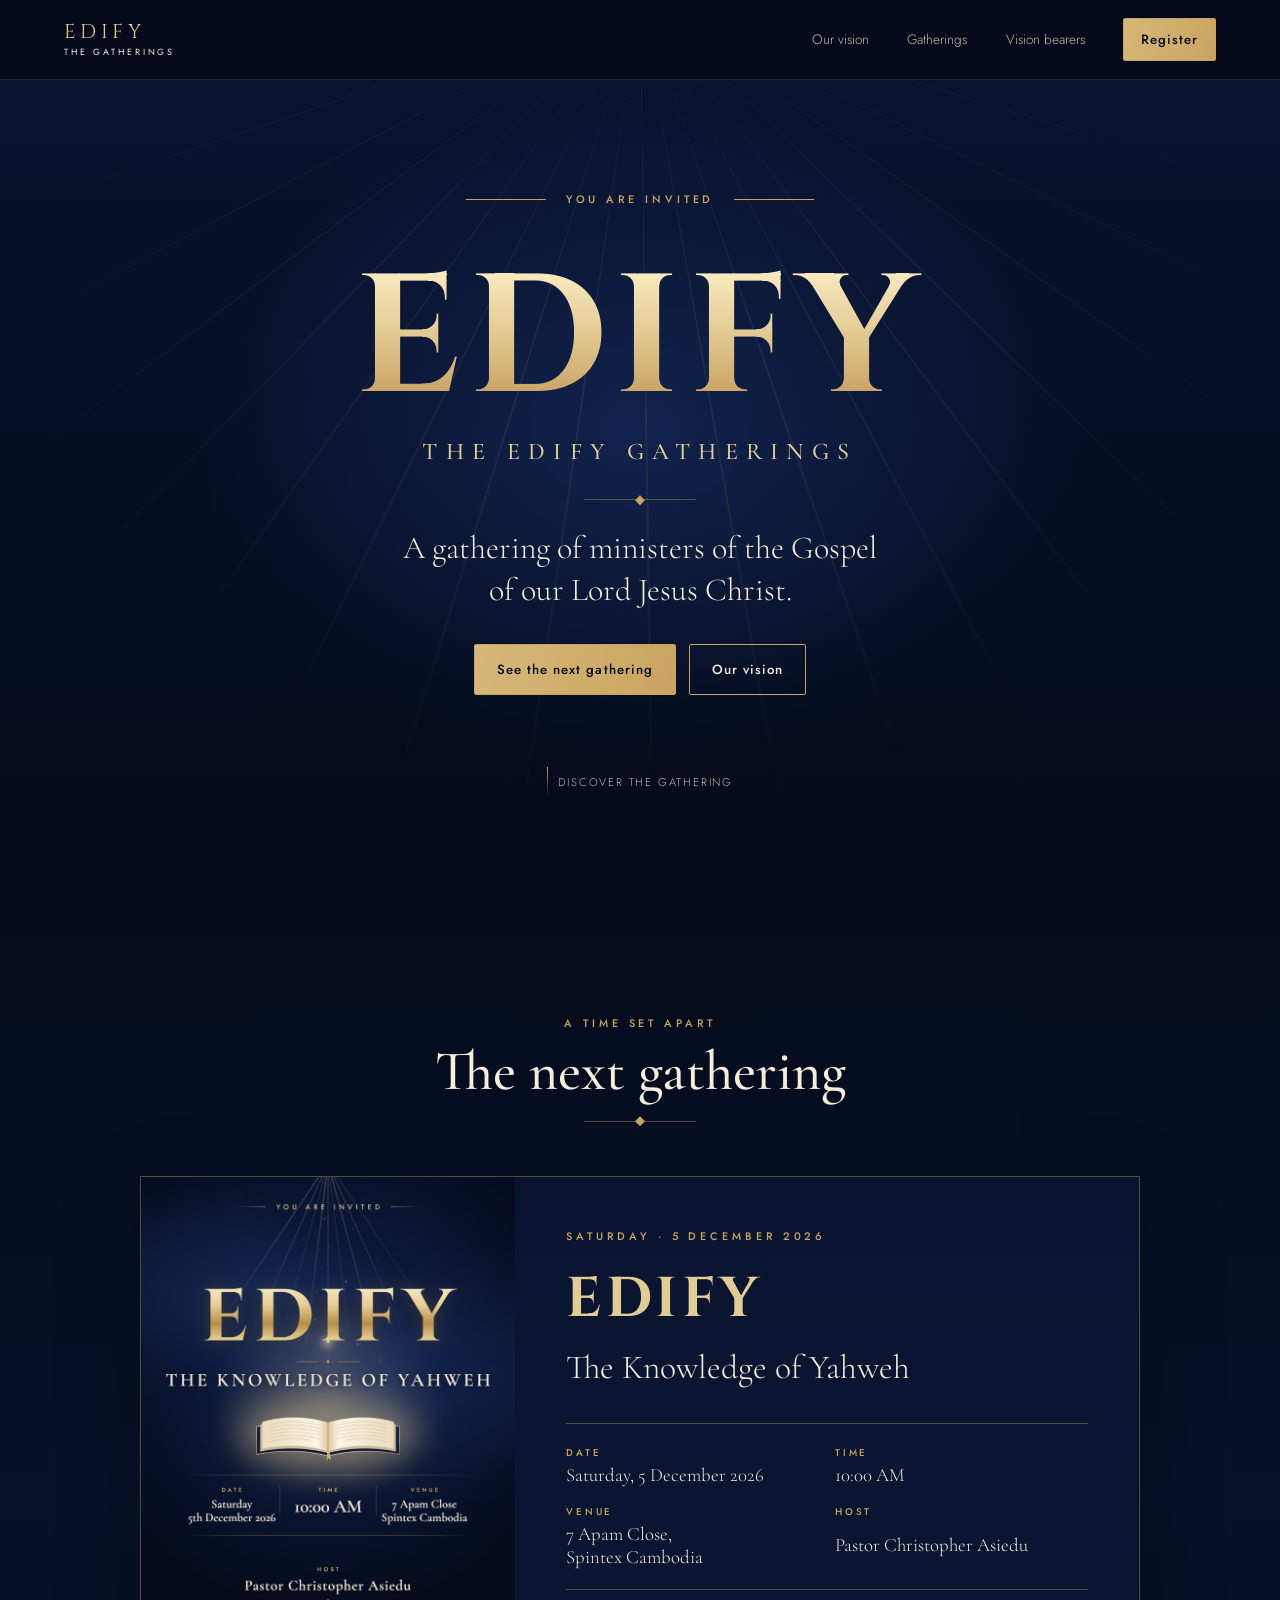
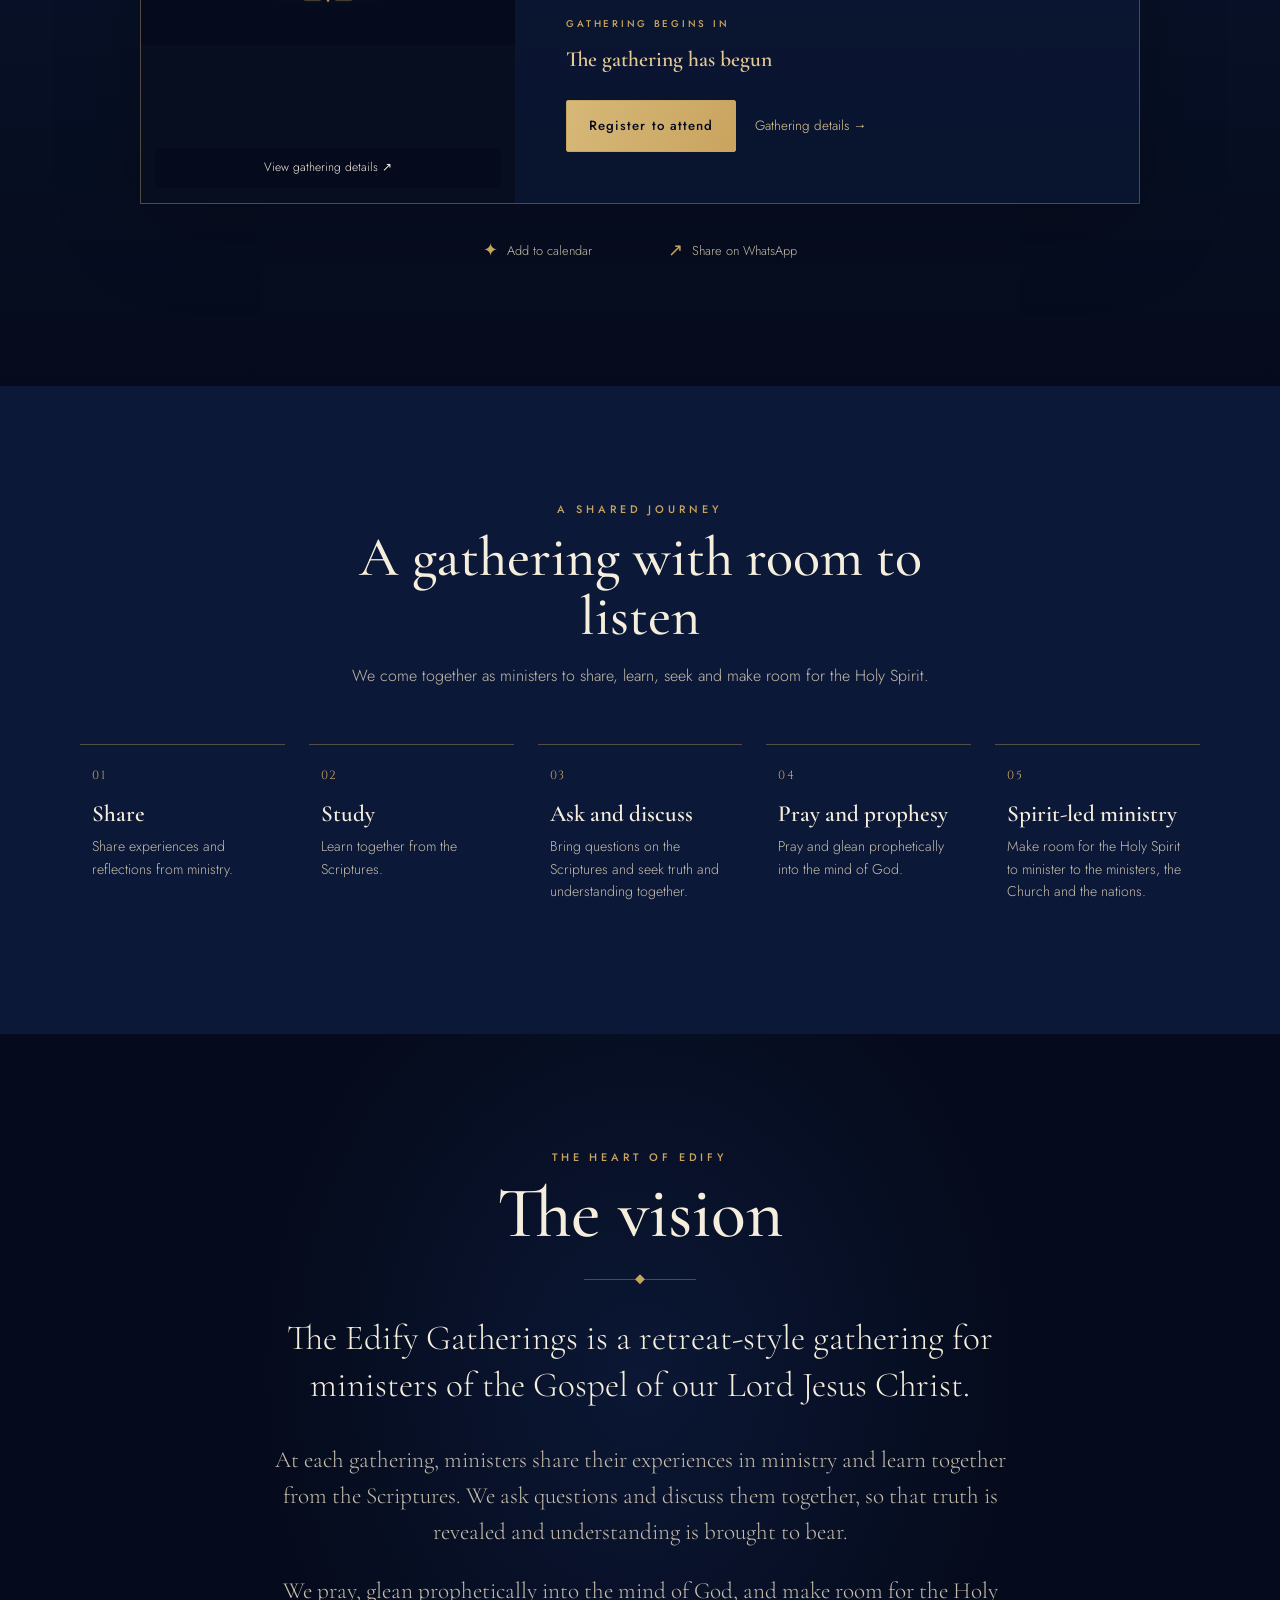
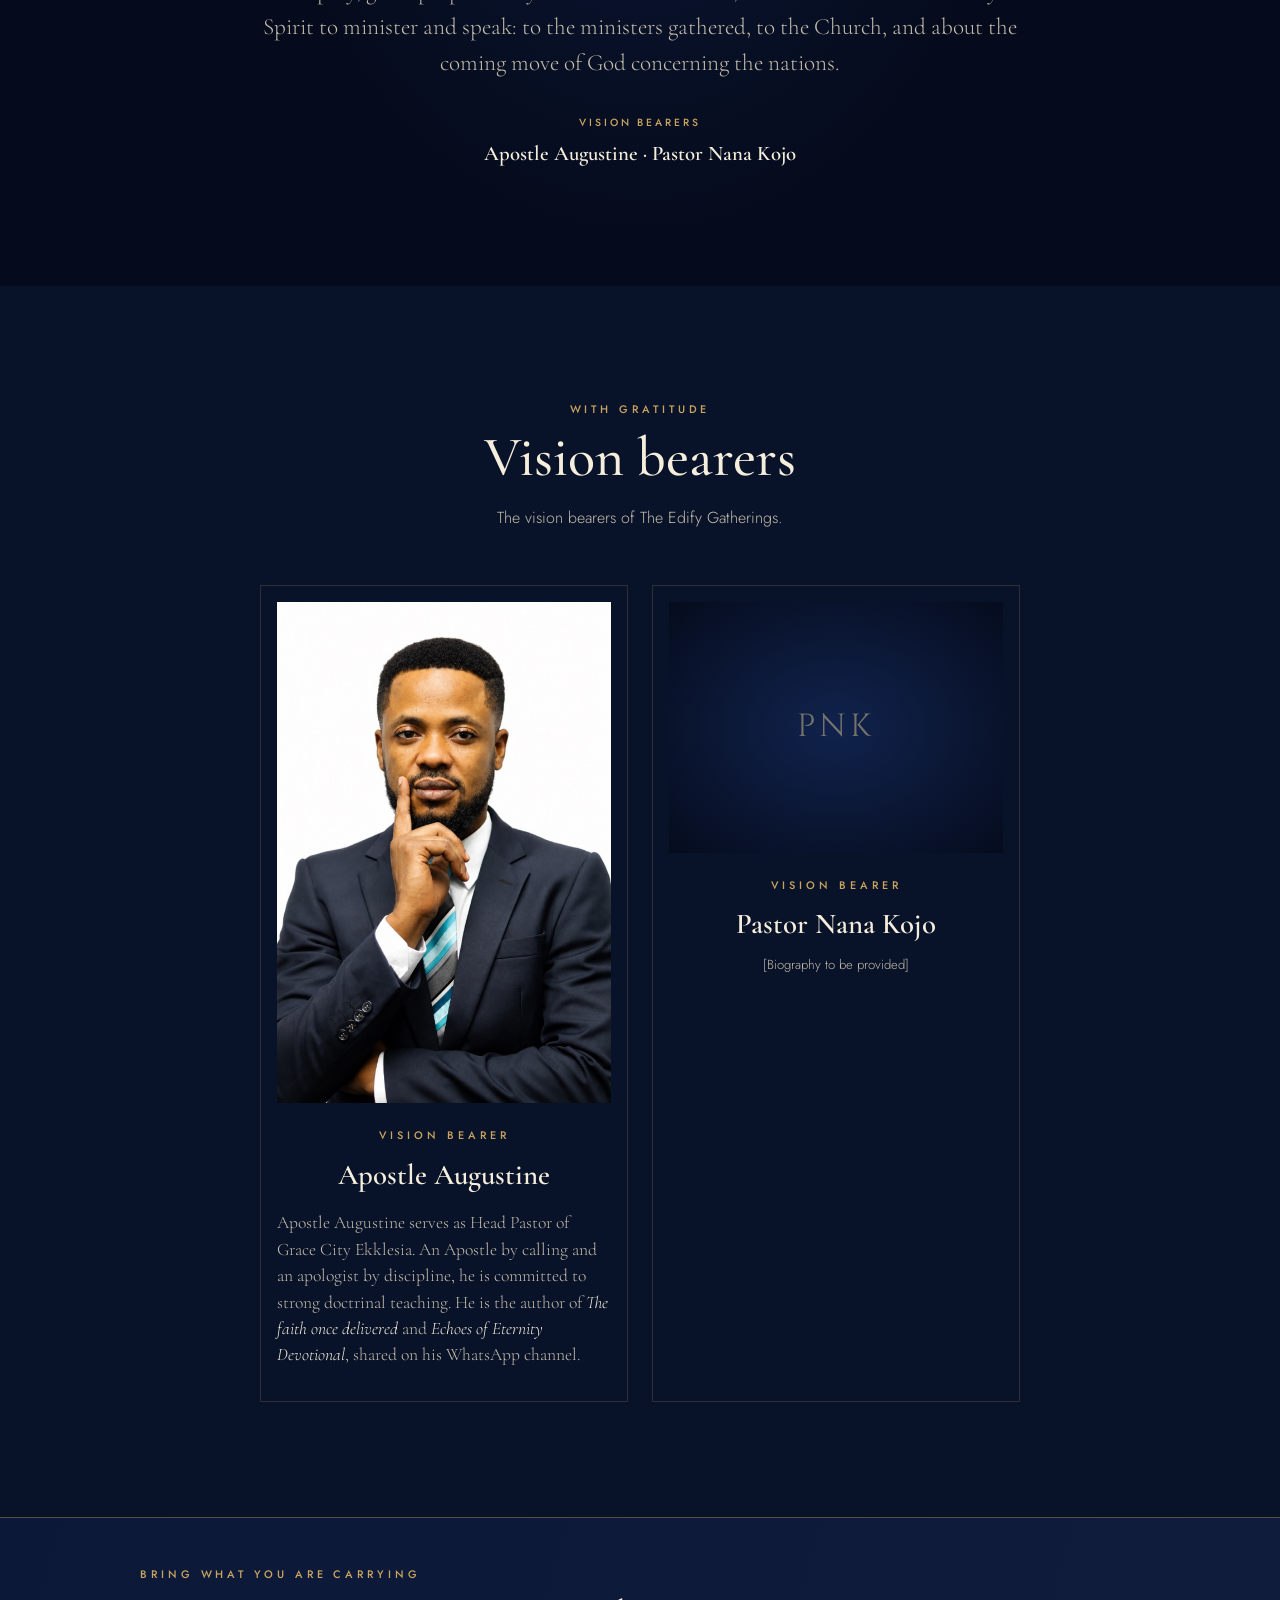
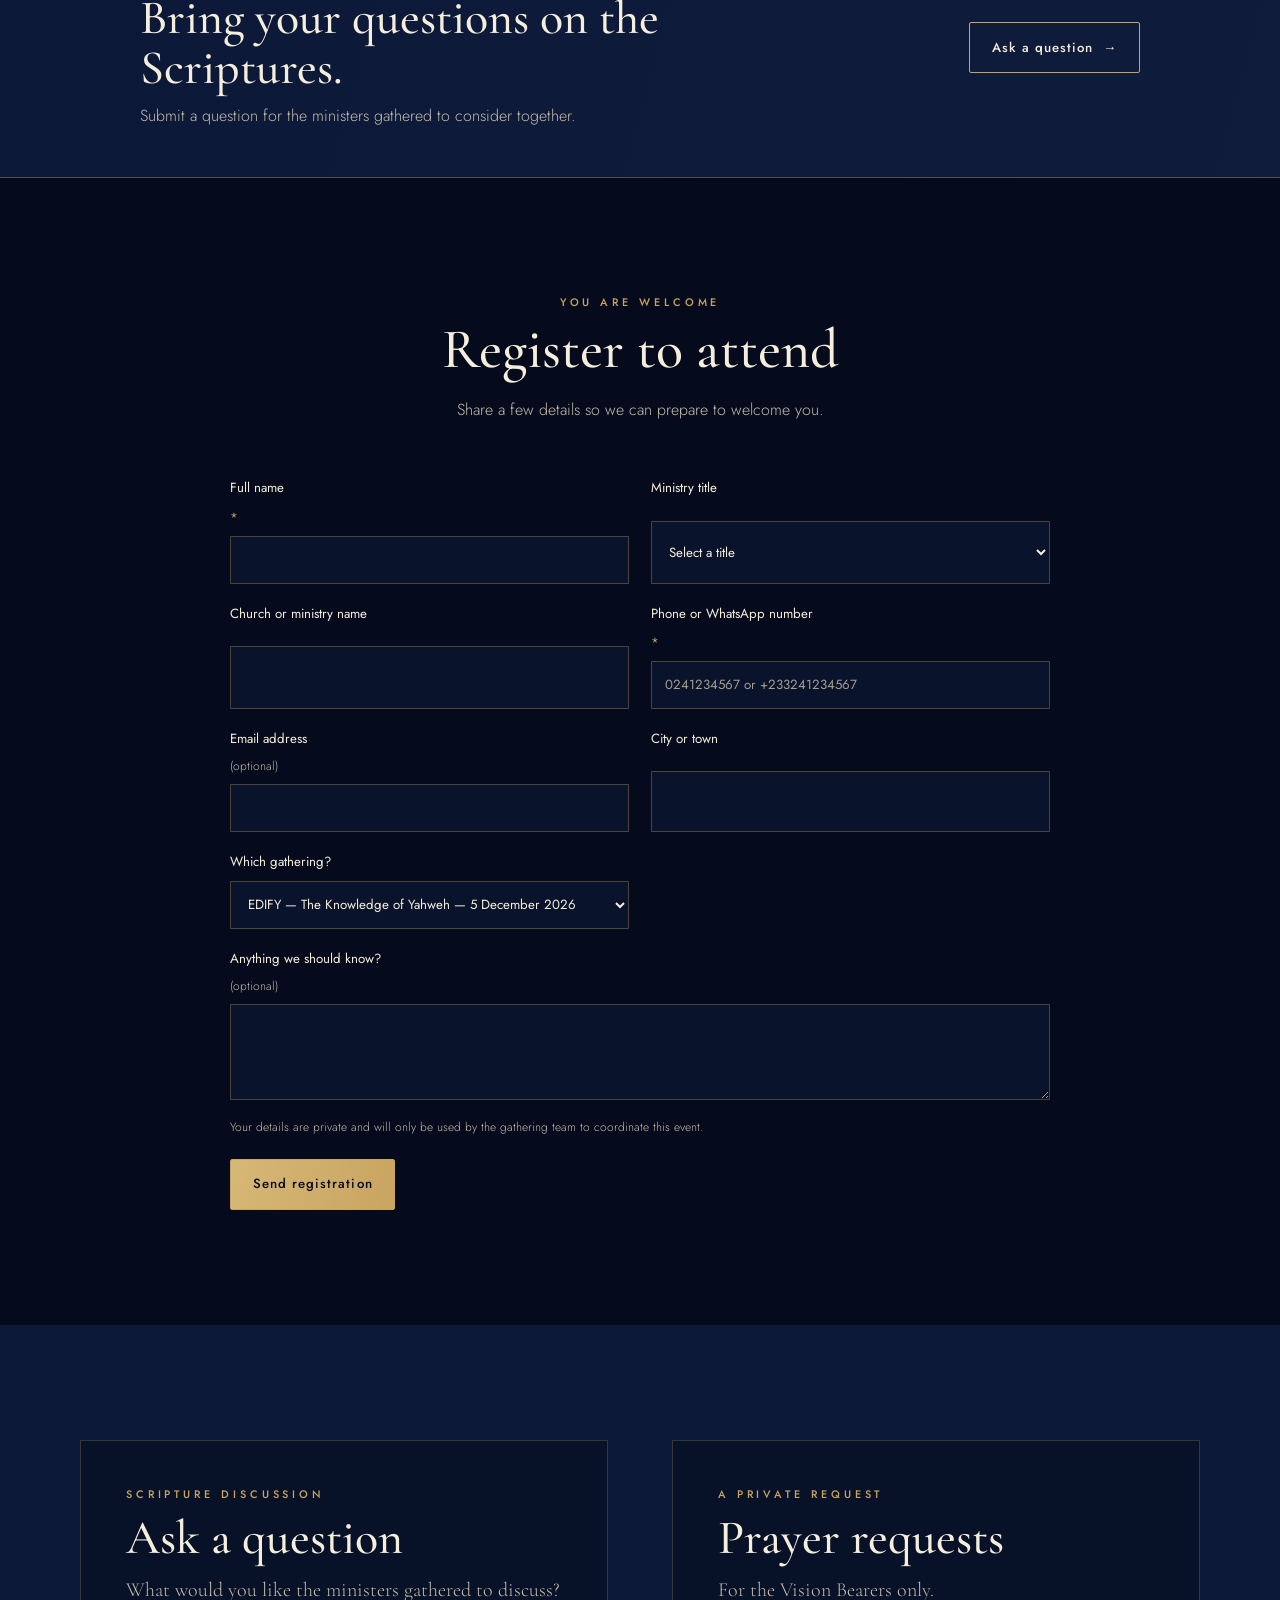
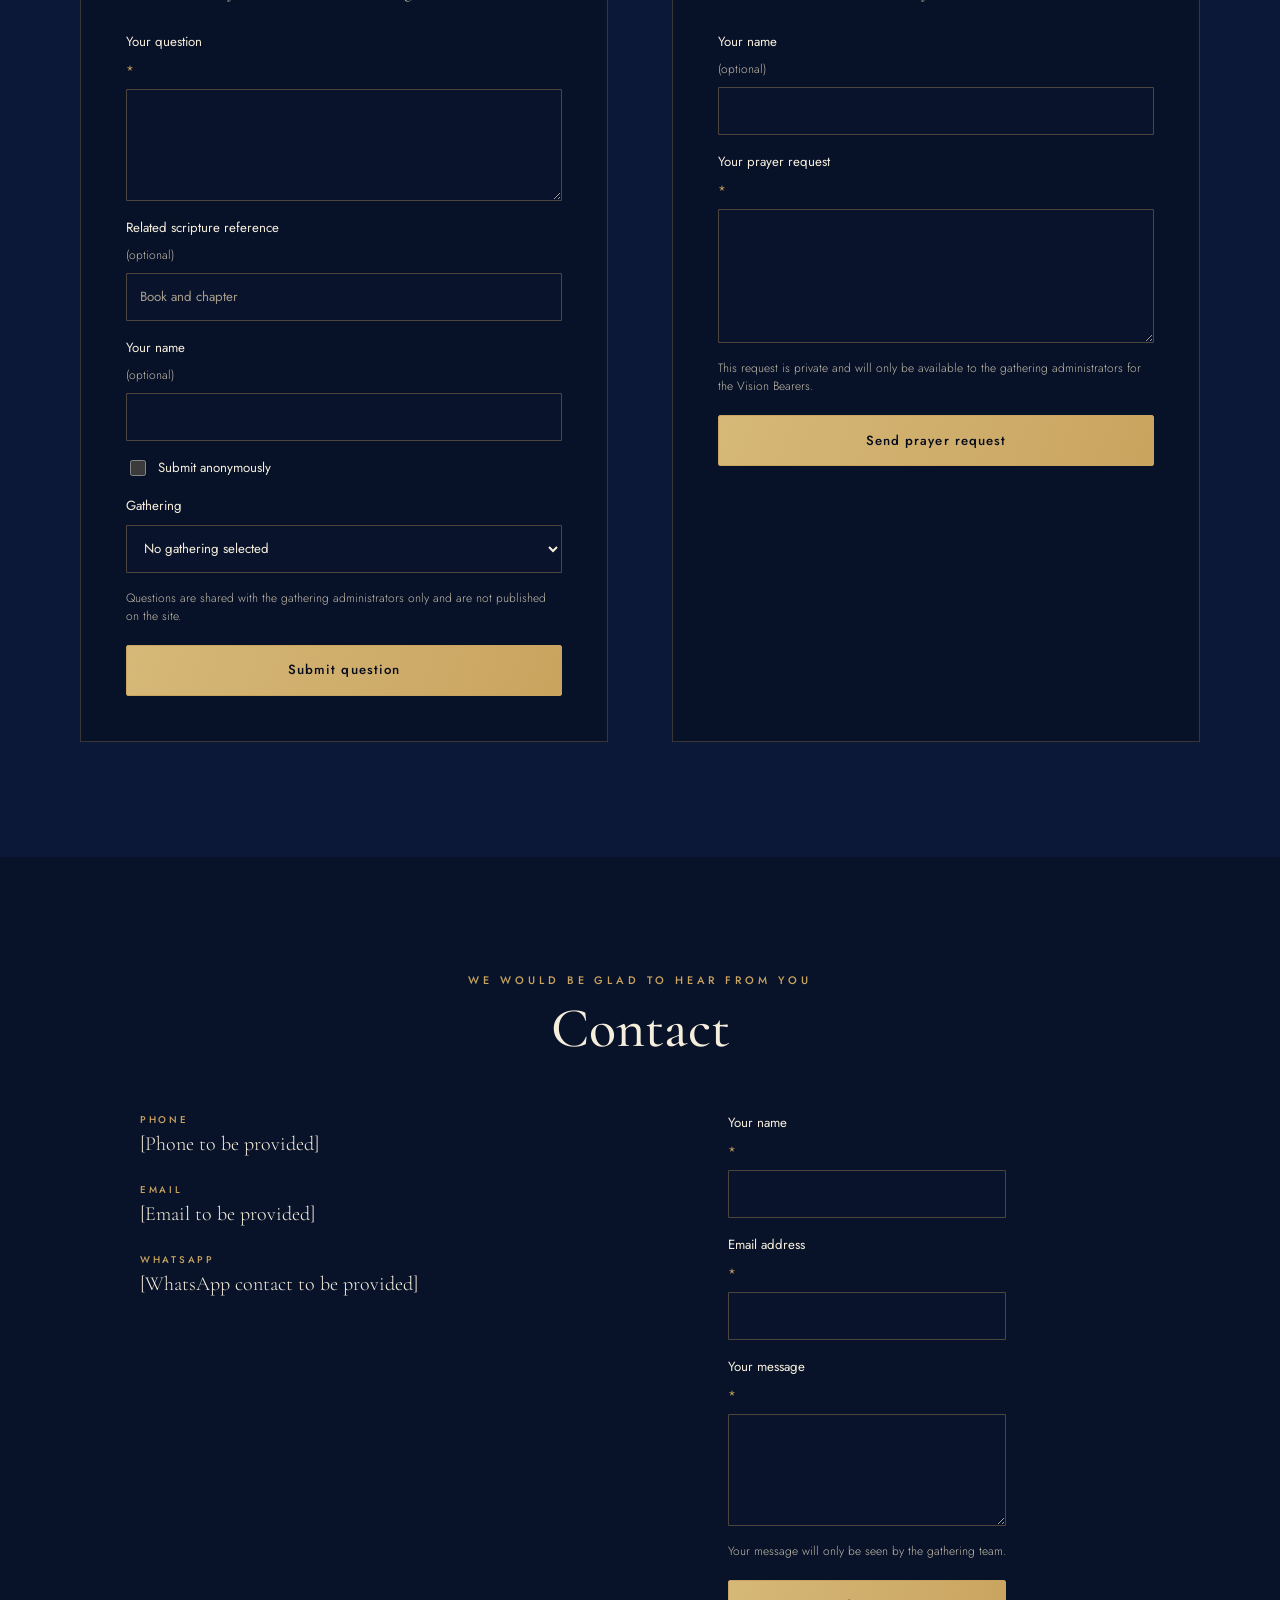
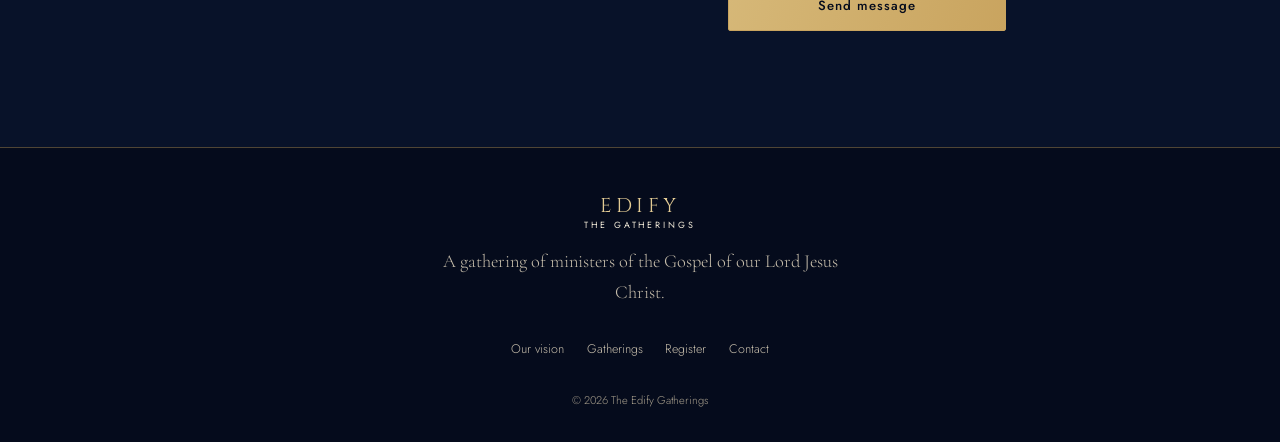
==== commit 93e6aba4: "Correct church name in Apostle Augustine's biography Co-authored-by: Copilot <223556219+Copilot@user" ====
--- a/index.html
+++ b/index.html
@@ -123,7 +123,7 @@
             <img class="bearer-portrait" src="/assets/apostle-augustine.jpg" alt="Portrait of Apostle Augustine" width="600" height="900" loading="lazy">
             <p class="eyebrow">Vision Bearer</p>
             <h3>Apostle Augustine</h3>
-            <p class="bearer-bio">Apostle Augustine serves as Head Pastor of Grace Citadel Ekklesia. An Apostle by calling and an apologist by discipline, he is committed to strong doctrinal teaching. He is the author of <em>The faith once delivered</em> and <em>Echoes of Eternity Devotional</em>, shared on his WhatsApp channel.</p>
+            <p class="bearer-bio">Apostle Augustine serves as Head Pastor of Grace City Ekklesia. An Apostle by calling and an apologist by discipline, he is committed to strong doctrinal teaching. He is the author of <em>The faith once delivered</em> and <em>Echoes of Eternity Devotional</em>, shared on his WhatsApp channel.</p>
           </article>
           <article class="bearer-card">
             <div class="portrait-placeholder" aria-hidden="true"><span>PNK</span></div>
--- a/styles.css
+++ b/styles.css
@@ -60,7 +60,7 @@
 .event-section { background: linear-gradient(180deg, var(--midnight), #081229 55%, var(--midnight)); }
 .event-card { display: grid; grid-template-columns: minmax(240px, .75fr) 1.25fr; max-width: 1000px; margin: 0 auto; border: 1px solid var(--line); background: rgba(11, 24, 56, .64); box-shadow: 0 24px 80px rgba(0, 0, 0, .22); }
 .flyer-link { position: relative; display: block; overflow: hidden; background: #070e20; }
-.event-flyer { width: 100%; height: 100%; min-height: 420px; object-fit: cover; object-position: center; transition: transform .6s ease; }
+.event-flyer { width: 100%; height: auto; aspect-ratio: 4 / 5; transition: transform .6s ease; }
 .flyer-link:hover .event-flyer { transform: scale(1.025); }
 .flyer-open { position: absolute; right: .9rem; bottom: .9rem; left: .9rem; padding: .65rem .8rem; background: rgba(5, 11, 28, .88); color: var(--ivory); font-size: .75rem; text-align: center; }
 .event-copy { align-self: center; padding: clamp(1.75rem, 4vw, 3.5rem); }
@@ -96,7 +96,7 @@
 .bearers-section { background: #081229; }
 .bearers-grid { display: grid; grid-template-columns: repeat(2, minmax(0, 1fr)); gap: 1.5rem; max-width: 760px; margin: 0 auto; }
 .bearer-card { padding: 1rem 1rem 2rem; border: 1px solid rgba(201, 164, 95, .2); text-align: center; }
-.bearer-portrait { width: 100%; aspect-ratio: 3 / 4; margin-bottom: 1.5rem; background: var(--navy); object-fit: cover; object-position: center 24%; }
+.bearer-portrait { width: 100%; height: auto; aspect-ratio: 2 / 3; margin-bottom: 1.5rem; background: var(--navy); }
 .portrait-placeholder { display: grid; width: 100%; aspect-ratio: 4 / 3; place-items: center; margin-bottom: 1.5rem; background: radial-gradient(ellipse at 50% 50%, rgba(20, 42, 92, .7), rgba(5, 11, 28, .9)); color: rgba(227, 203, 148, .48); font-family: var(--display); font-size: 2rem; letter-spacing: .12em; }
 .bearer-card h3 { margin: .45rem 0 0; font-family: var(--serif); font-size: 1.8rem; font-weight: 600; }
 .placeholder-note { margin: .4rem 0 0; color: var(--muted); font-size: .82rem; }
@@ -170,7 +170,6 @@
 @media (max-width: 850px) {
   .pillars-grid { grid-template-columns: repeat(3, 1fr); }
   .event-card { grid-template-columns: minmax(200px, .75fr) 1.25fr; }
-  .event-flyer { min-height: 370px; }
   .form-pair { grid-template-columns: 1fr; }
 }
 @media (max-width: 640px) {
@@ -193,7 +192,6 @@
   .section { padding: 4.5rem 1.2rem; }
   .section-heading { margin-bottom: 2.4rem; }
   .event-card { grid-template-columns: 1fr; }
-  .event-flyer { min-height: 0; max-height: 700px; aspect-ratio: 4 / 5; object-fit: contain; }
   .event-copy { padding: 1.5rem 1.2rem 1.7rem; }
   .event-meta { gap: .9rem .6rem; }
   .event-meta > div > span:last-child { font-size: 1.05rem; }
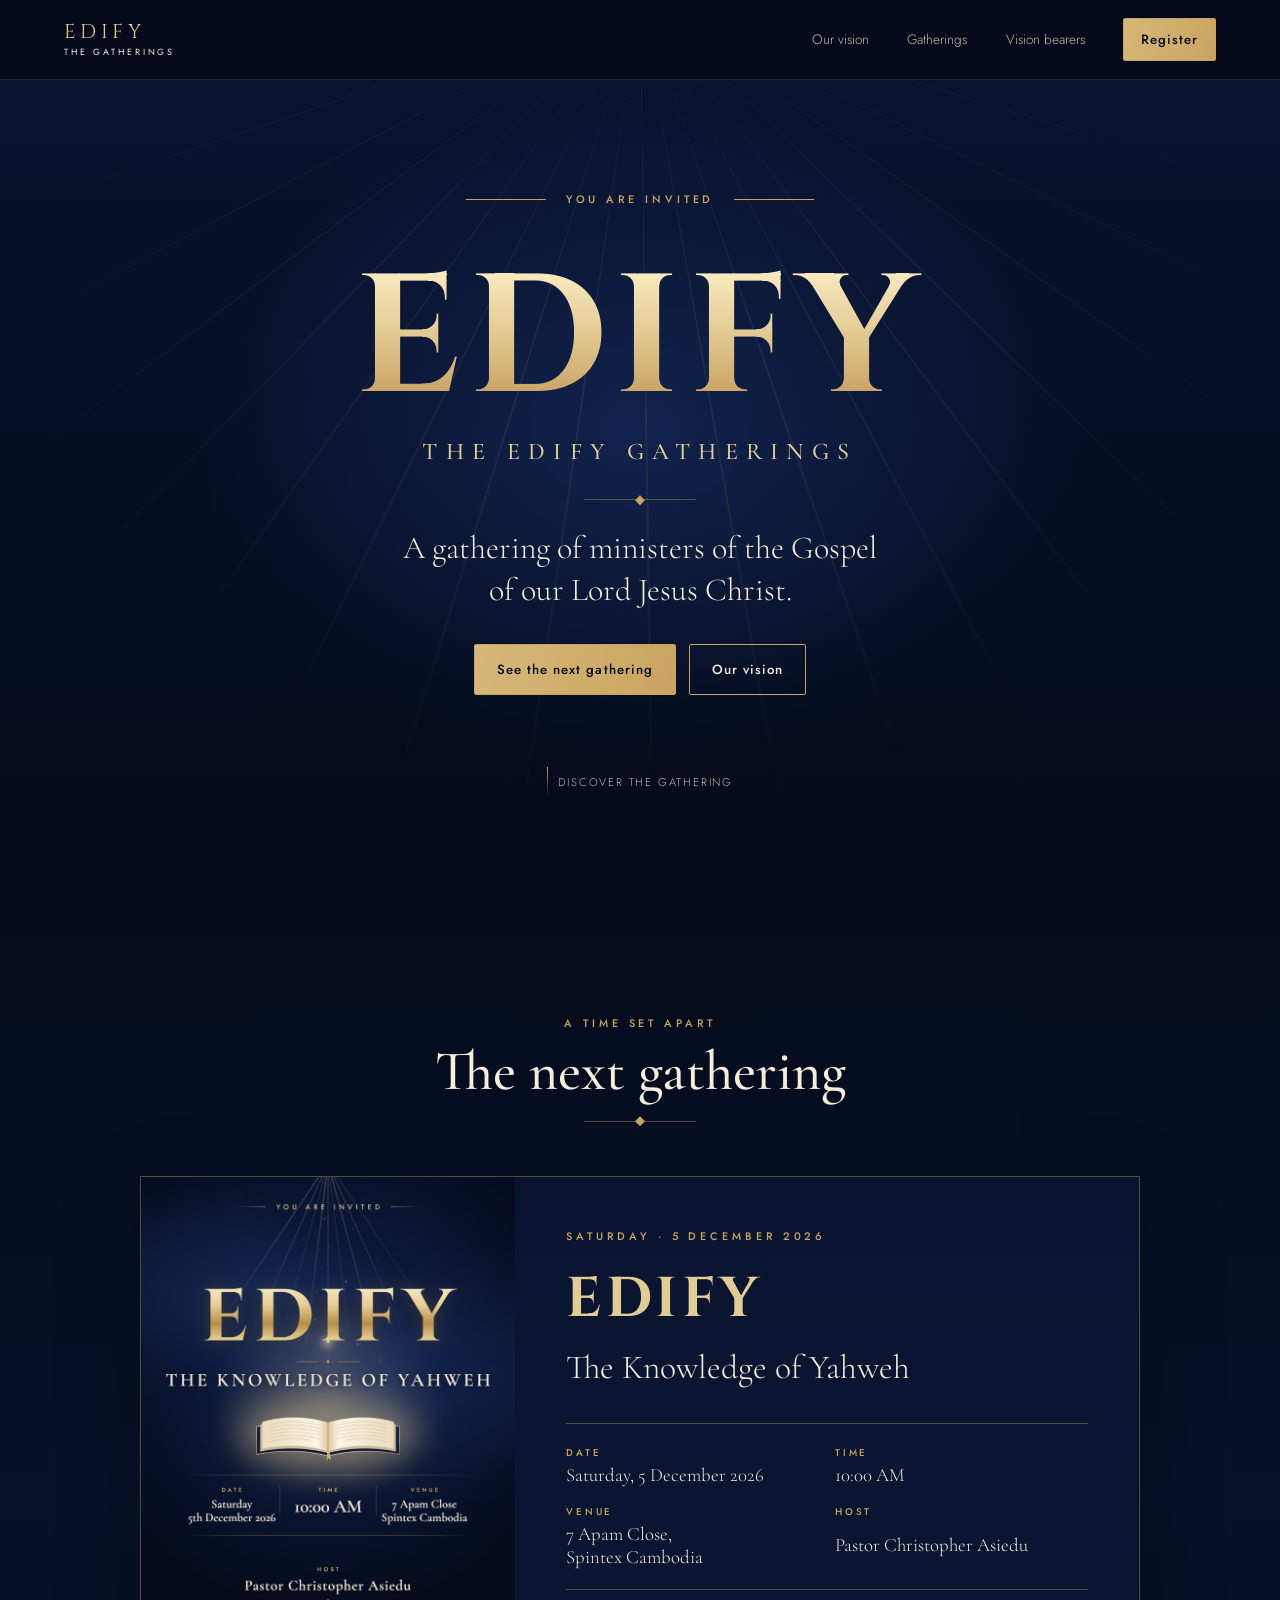
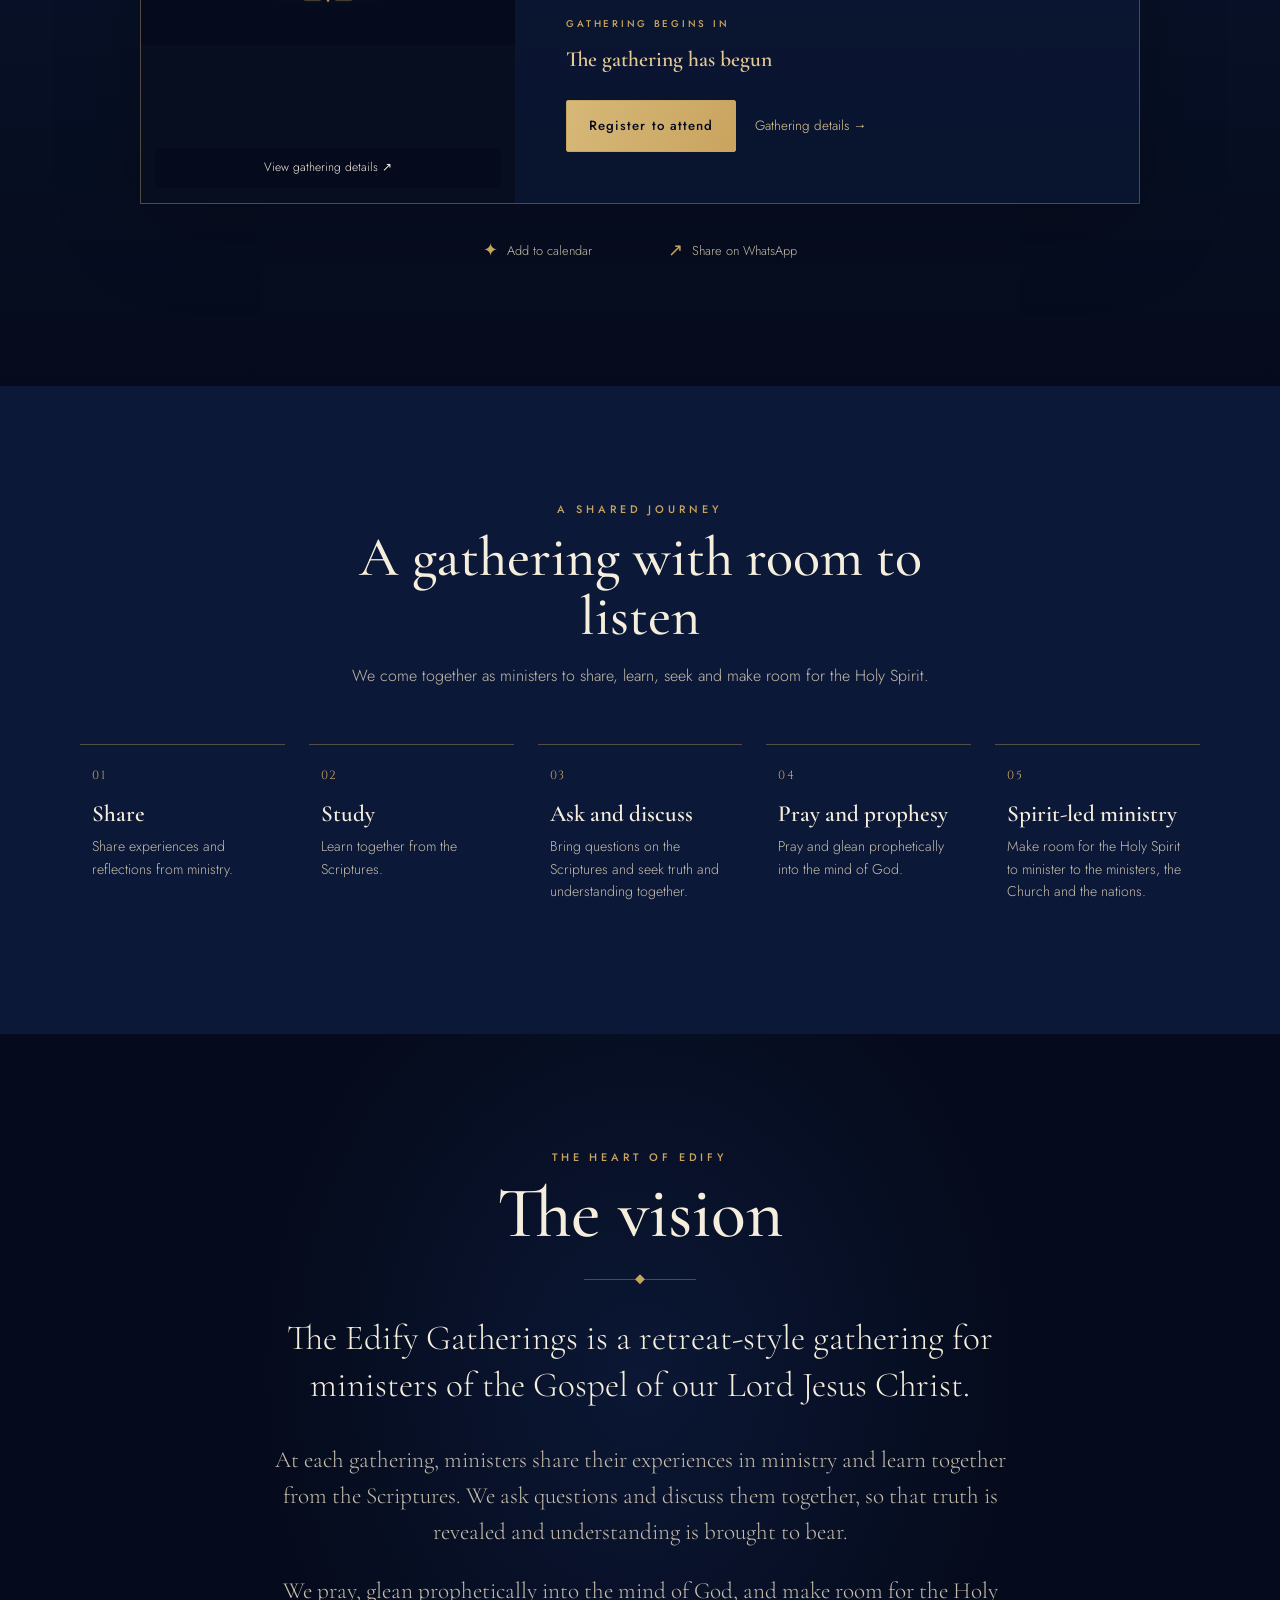
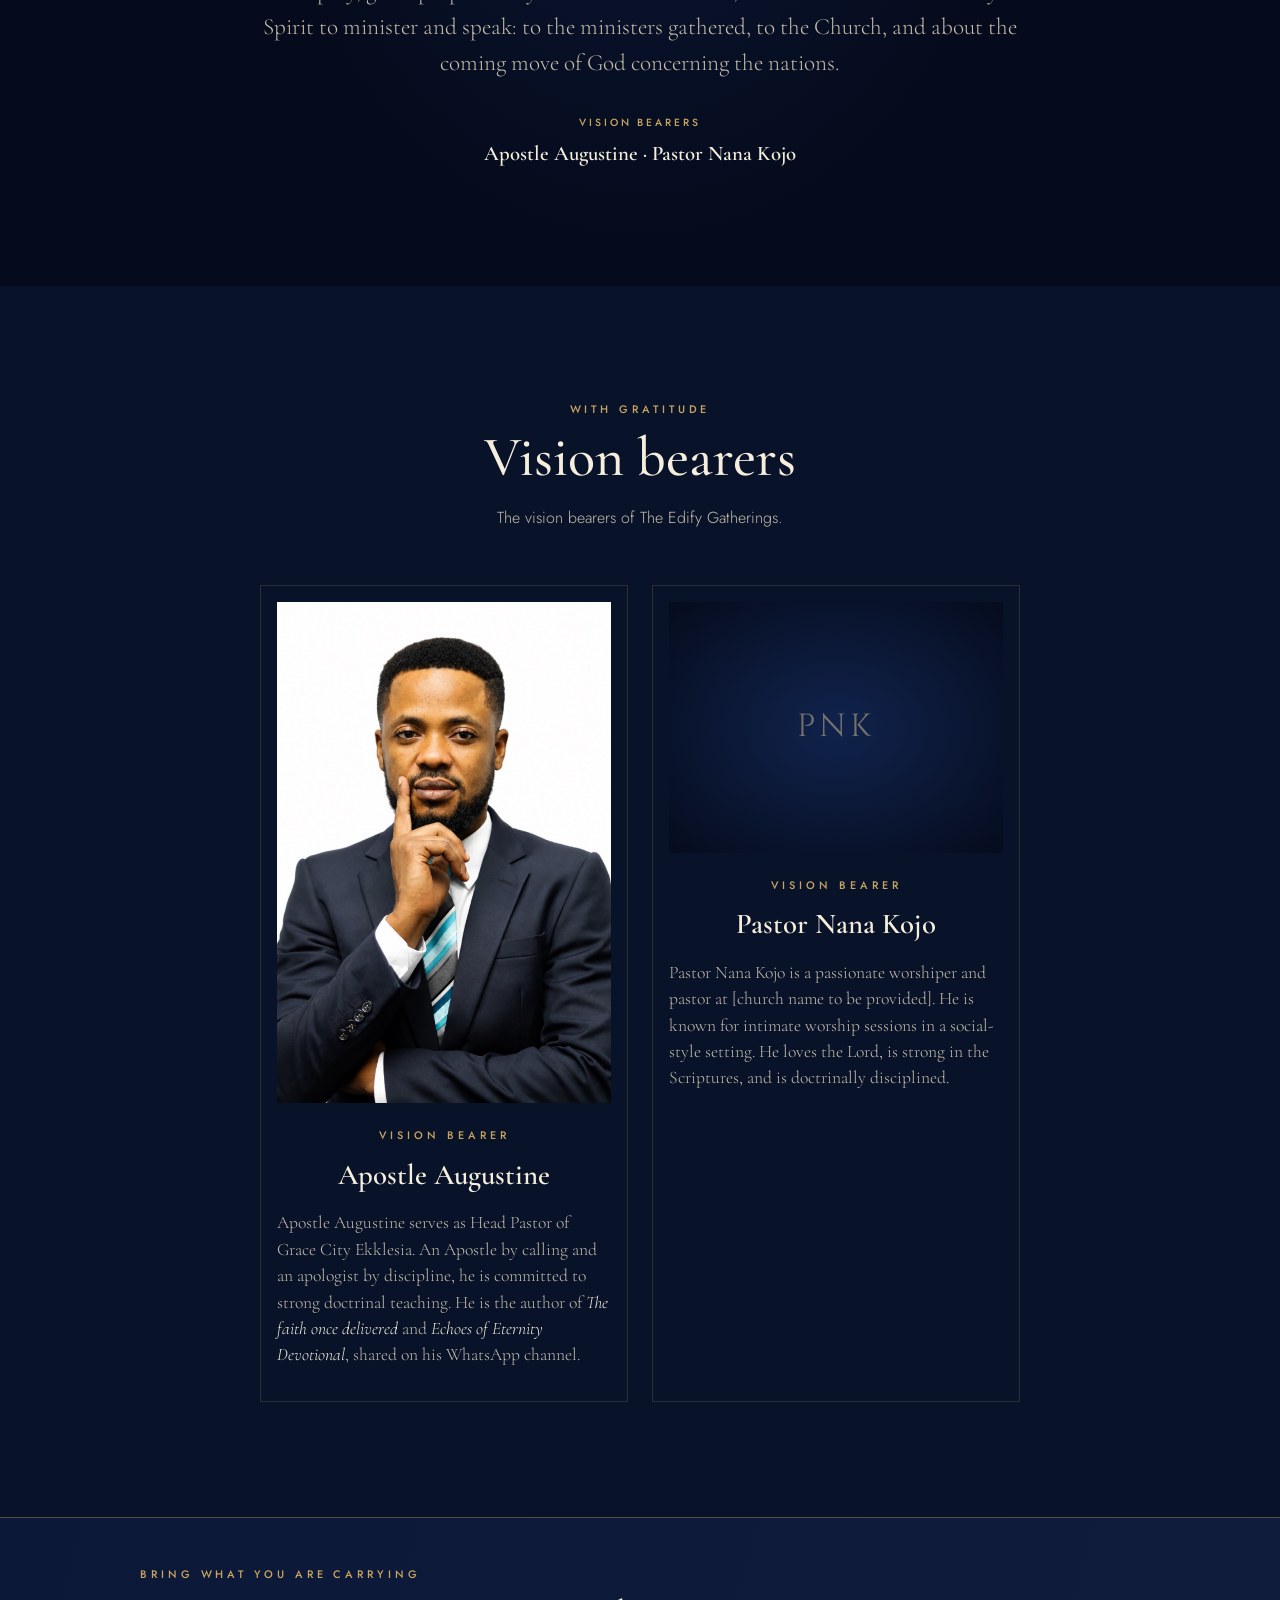
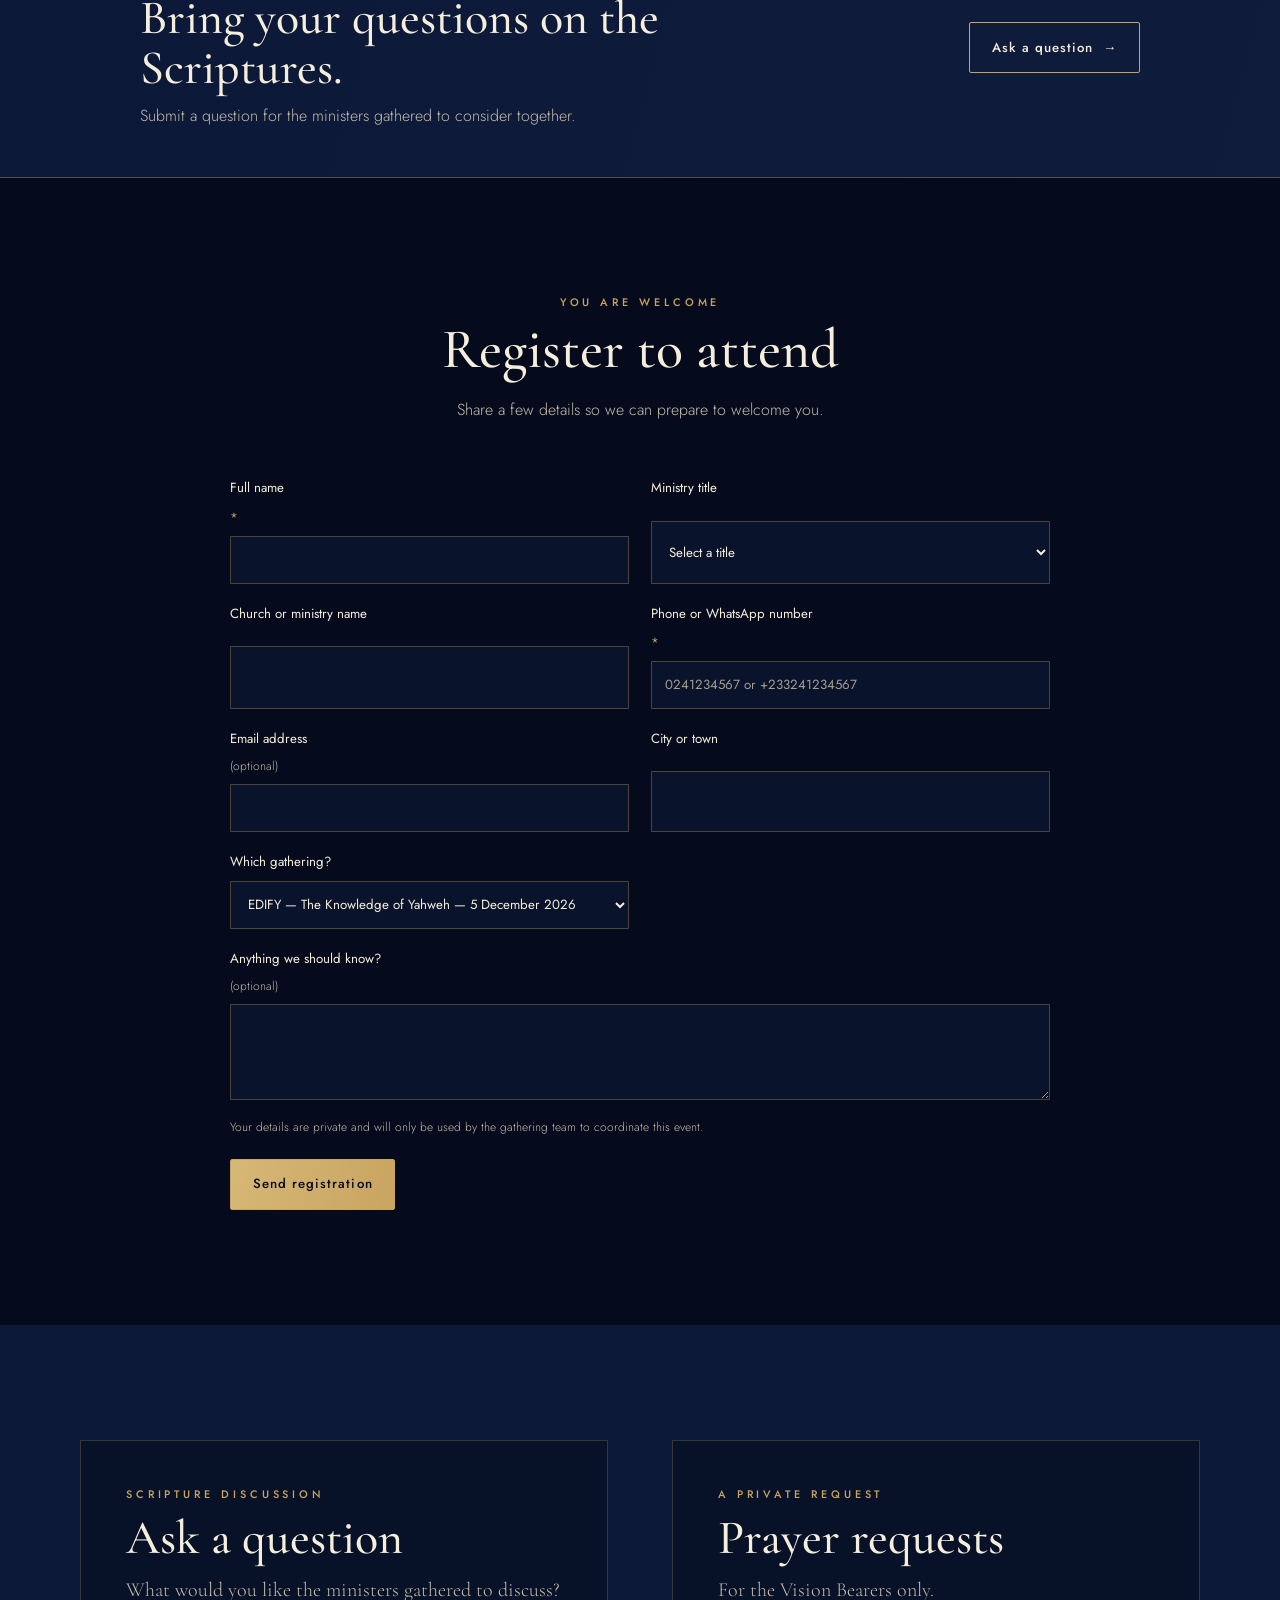
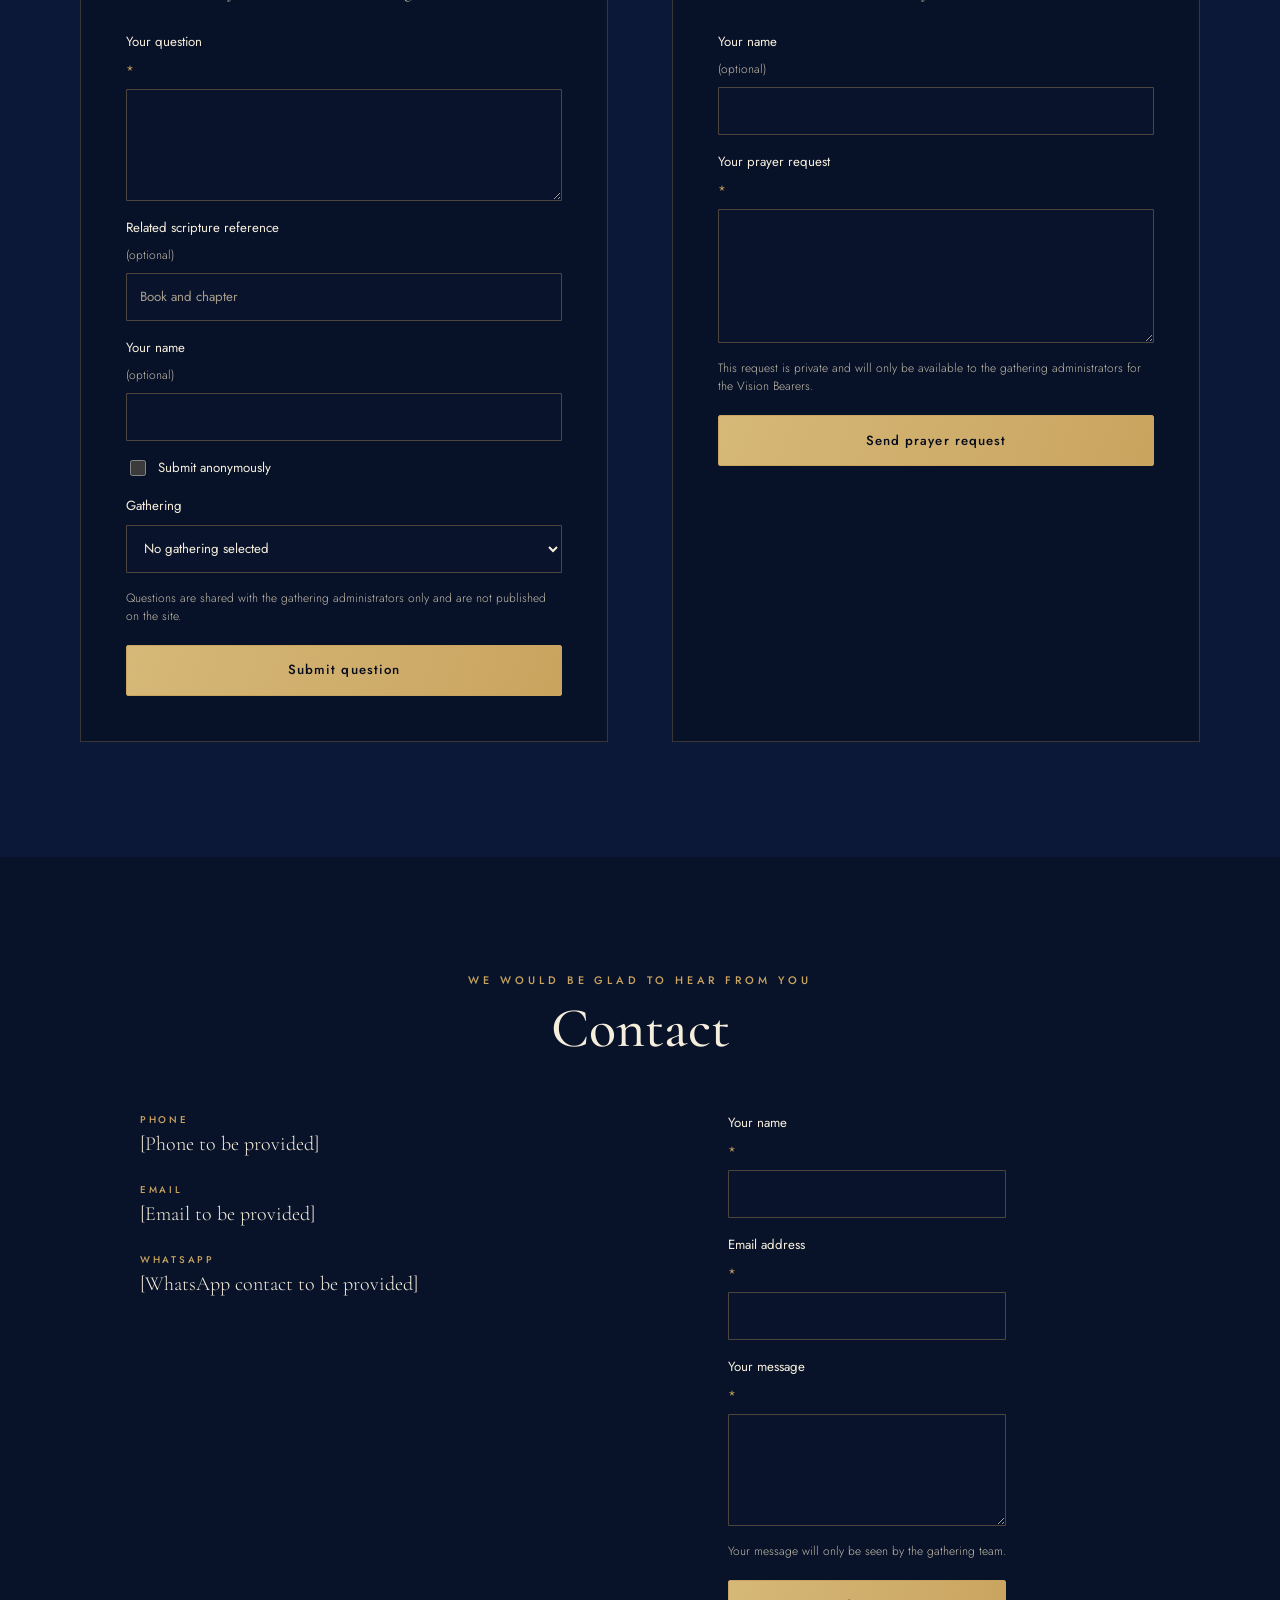
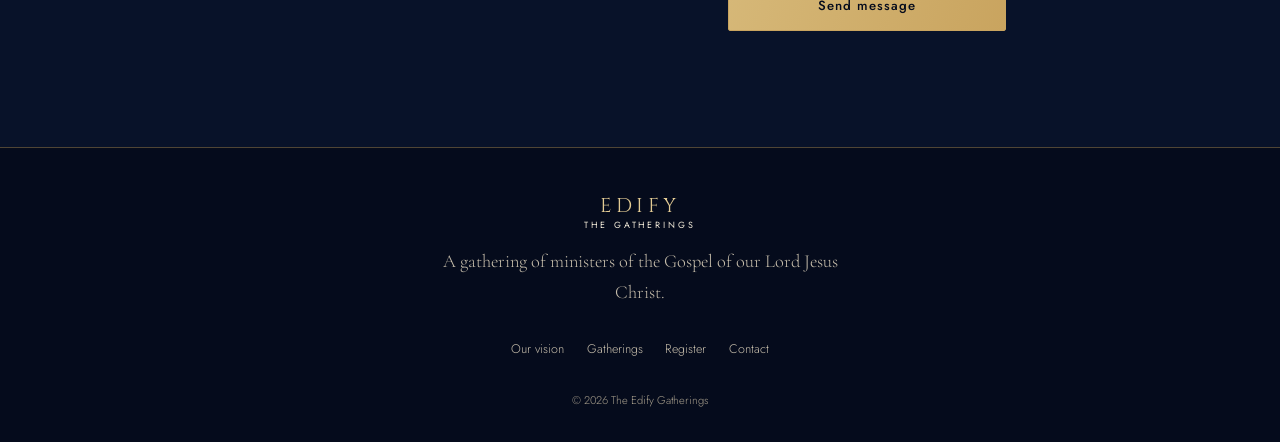
==== commit 1ff81944: "Add Pastor Nana Kojo's biography Co-authored-by: Copilot <223556219+Copilot@users.noreply.github.com" ====
--- a/index.html
+++ b/index.html
@@ -129,7 +129,7 @@
             <div class="portrait-placeholder" aria-hidden="true"><span>PNK</span></div>
             <p class="eyebrow">Vision Bearer</p>
             <h3>Pastor Nana Kojo</h3>
-            <p class="placeholder-note">[Biography to be provided]</p>
+            <p class="bearer-bio">Pastor Nana Kojo is a passionate worshiper and pastor at [church name to be provided]. He is known for intimate worship sessions in a social-style setting. He loves the Lord, is strong in the Scriptures, and is doctrinally disciplined.</p>
           </article>
         </div>
       </section>
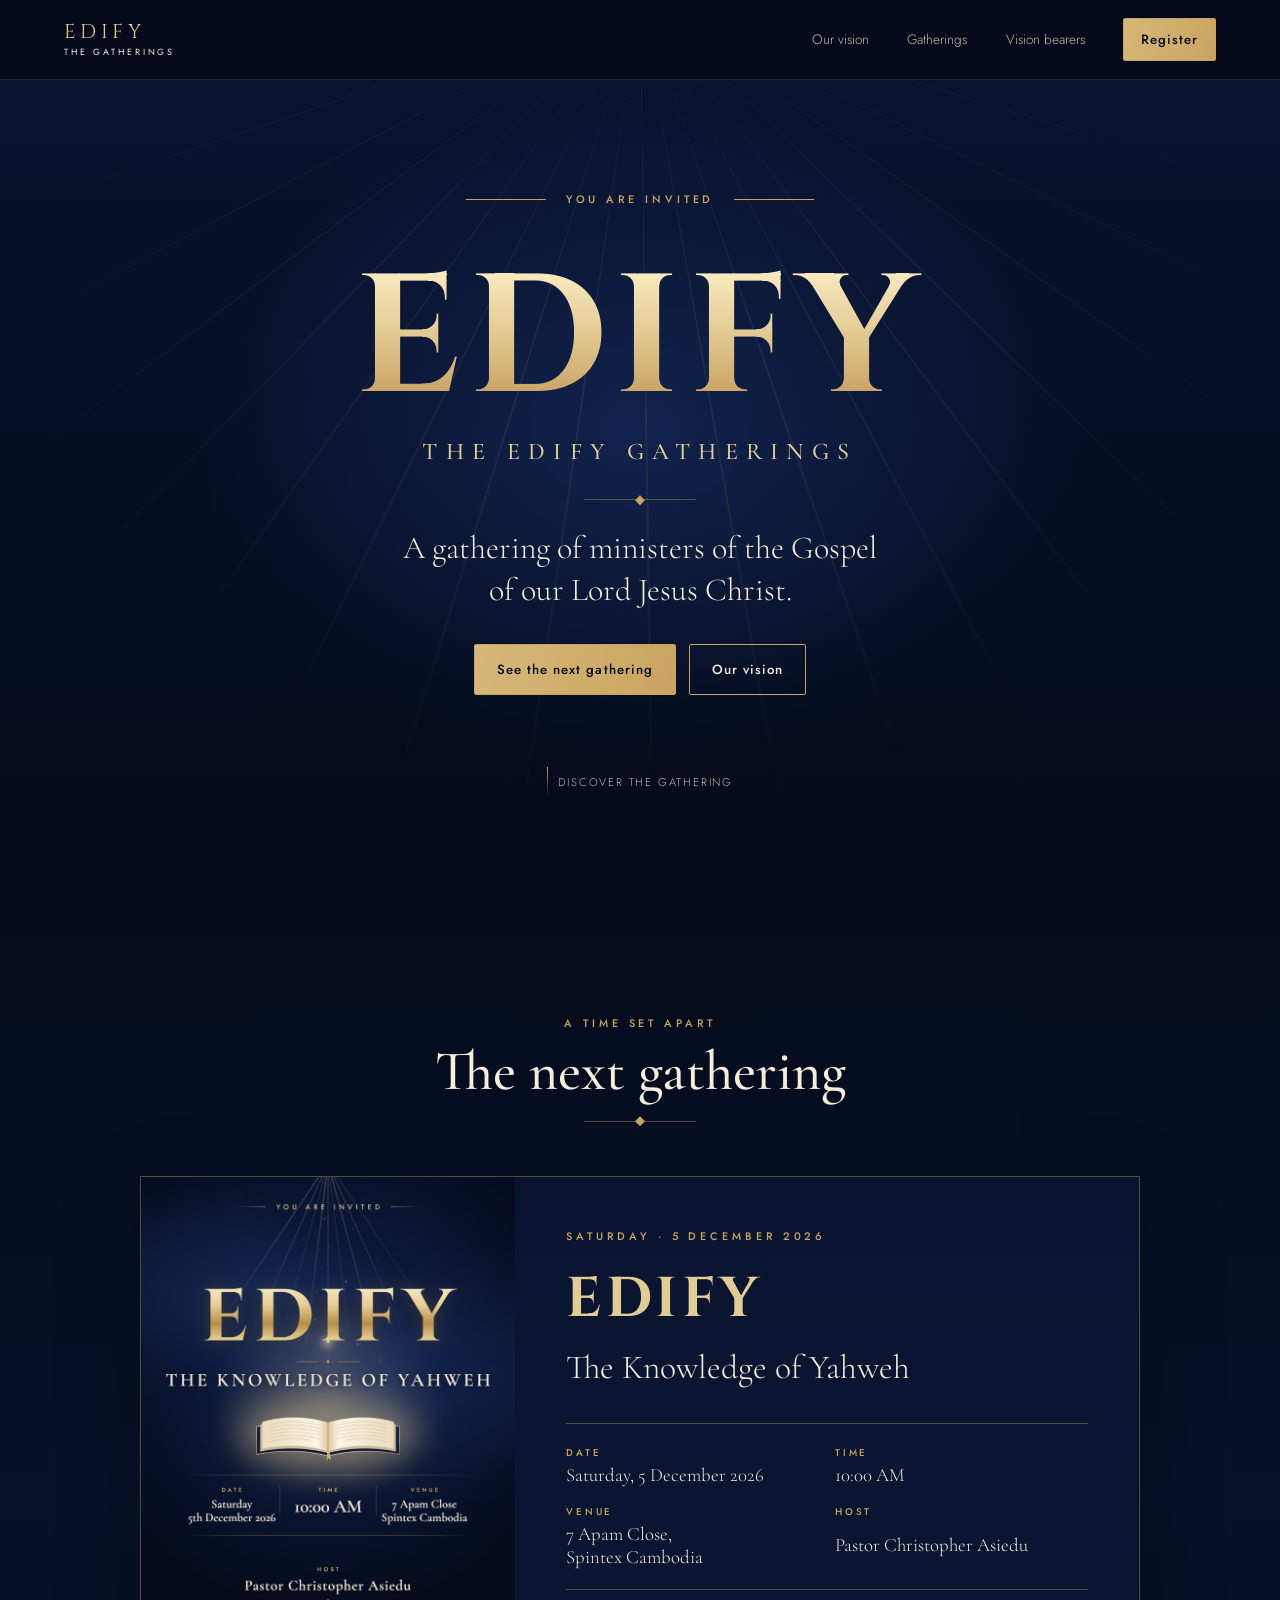
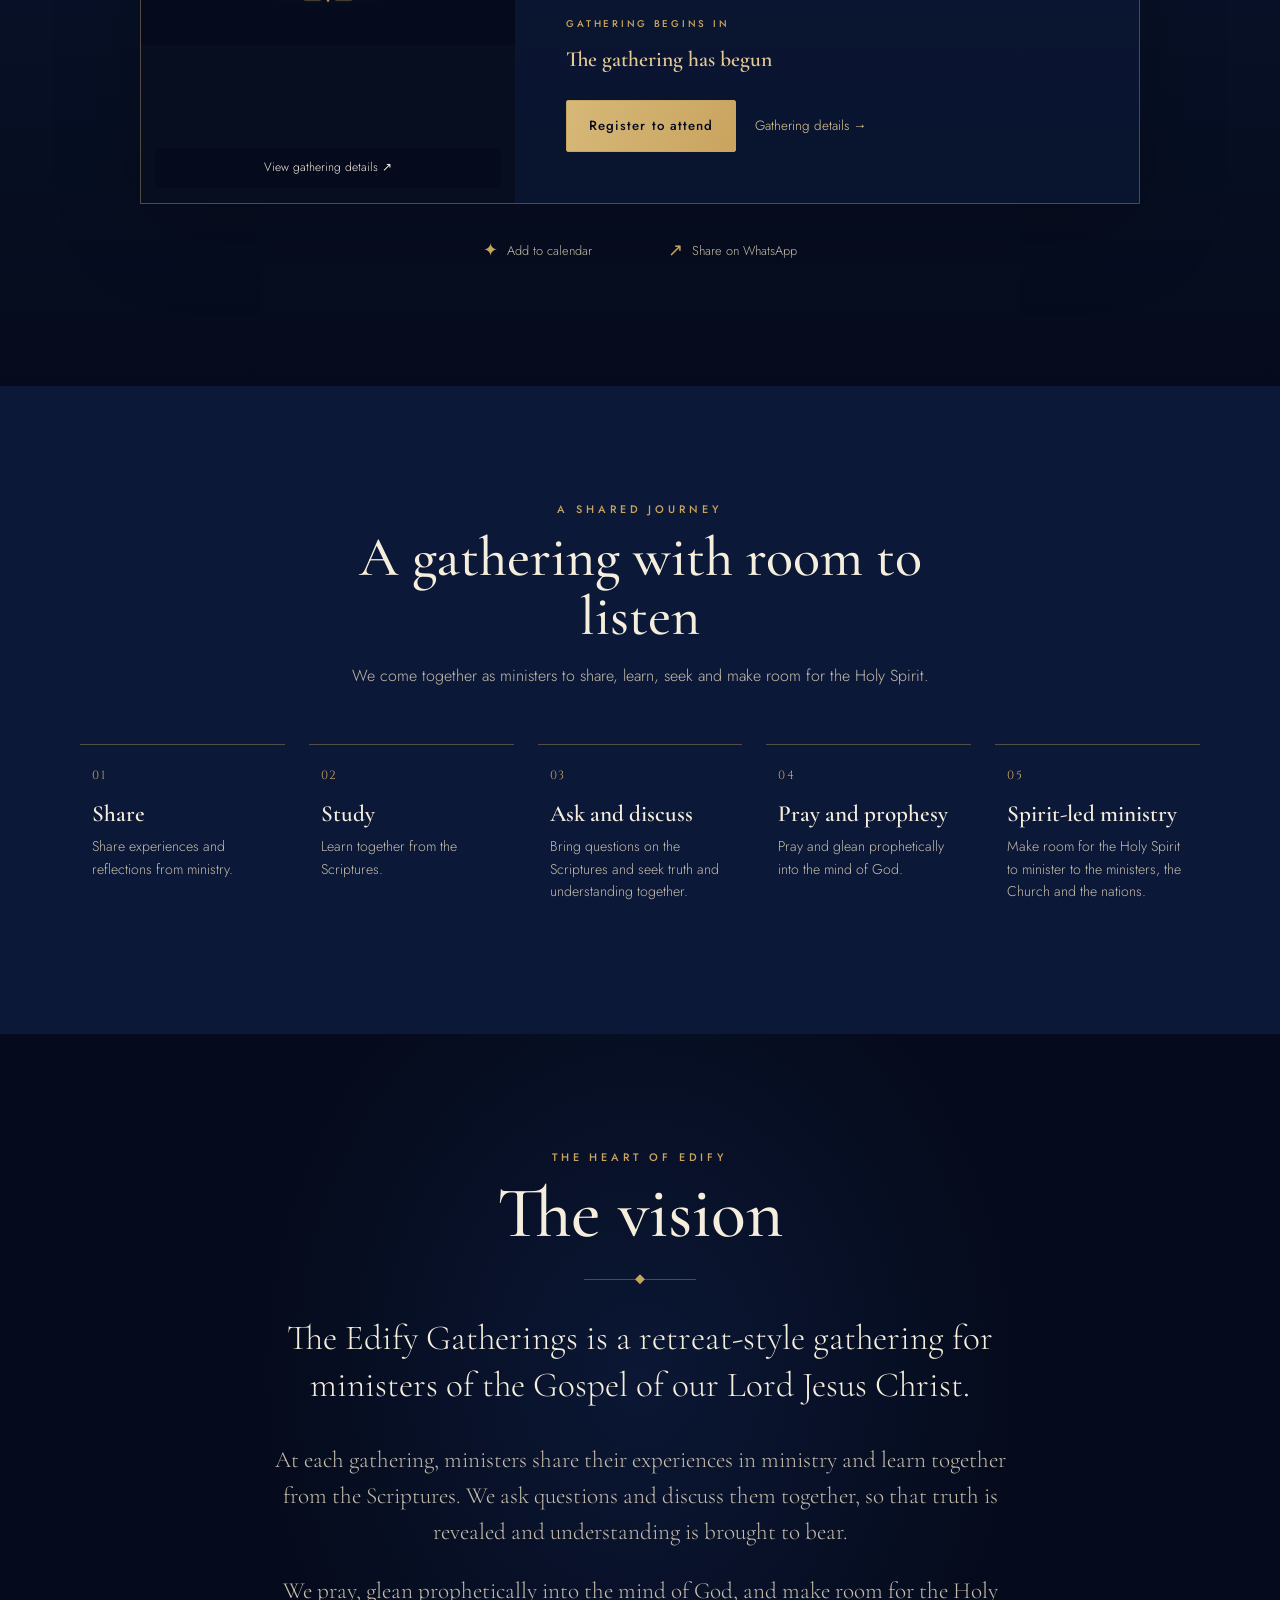
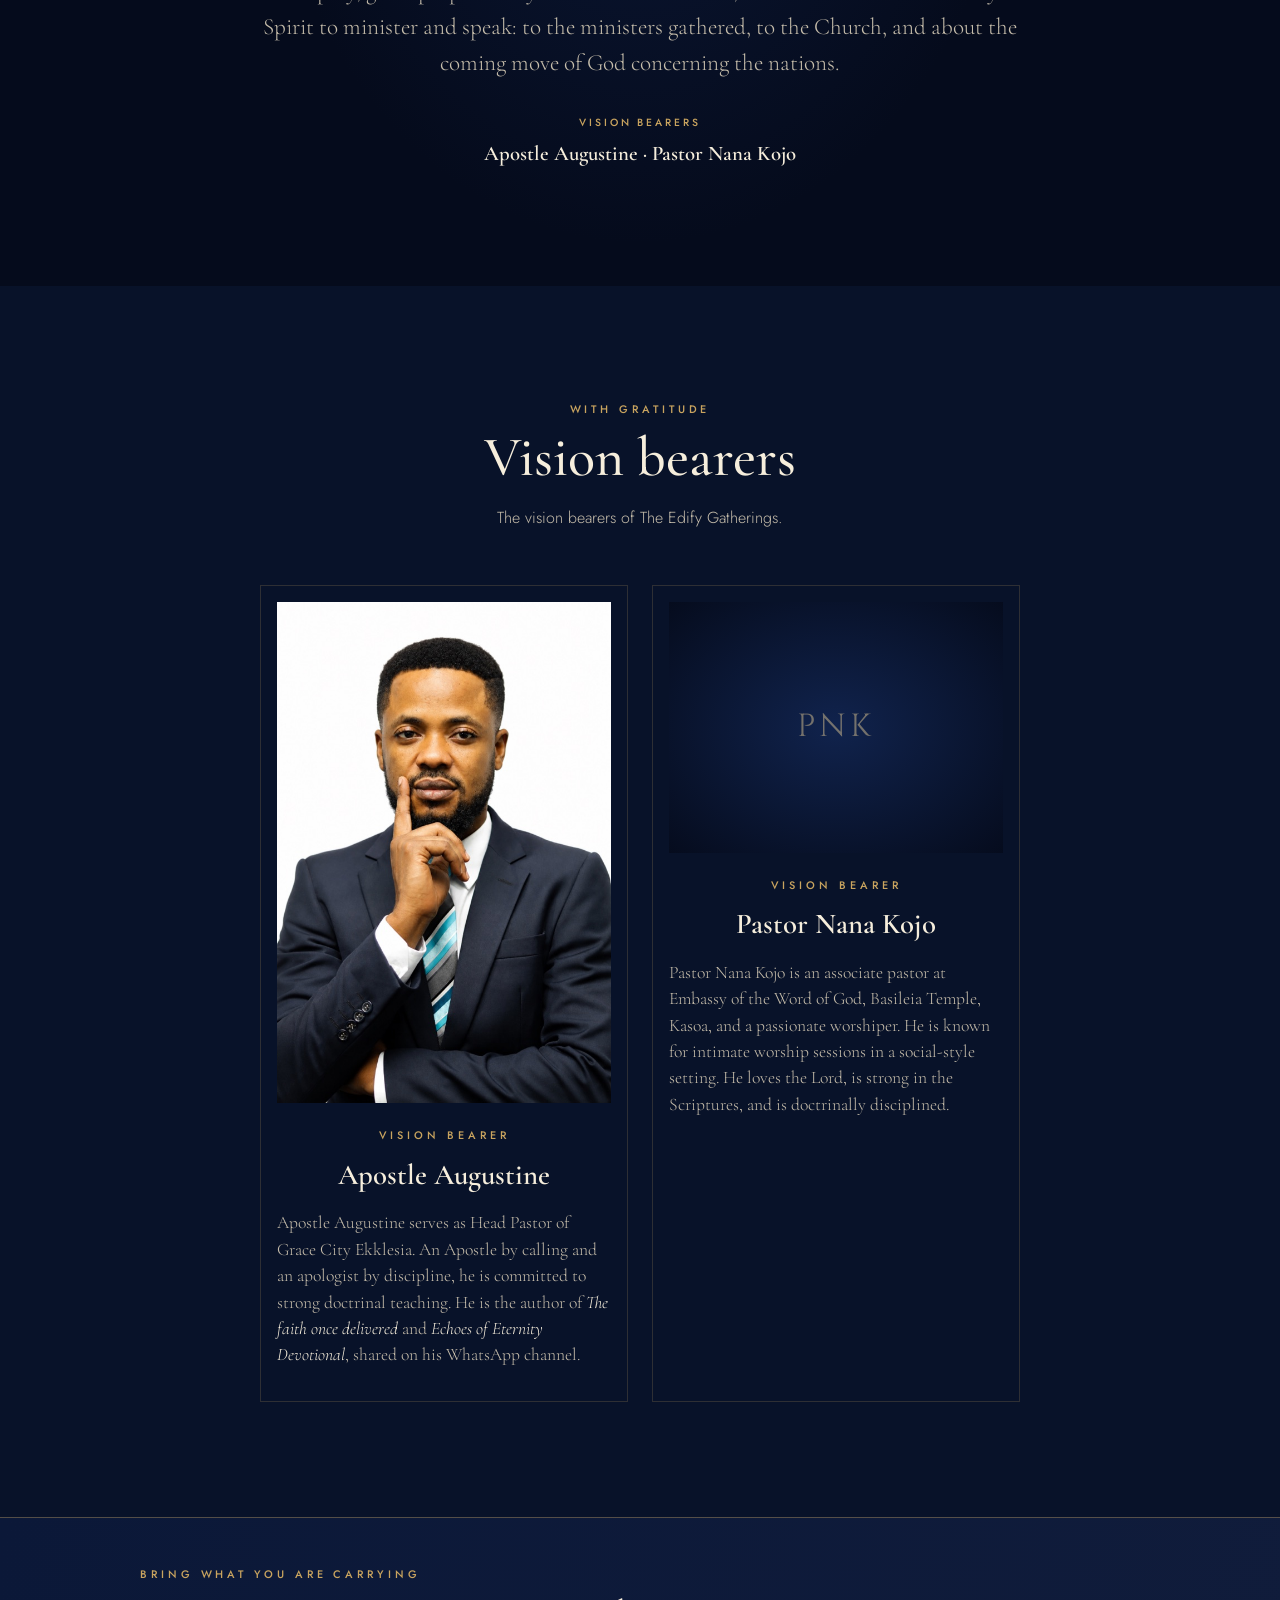
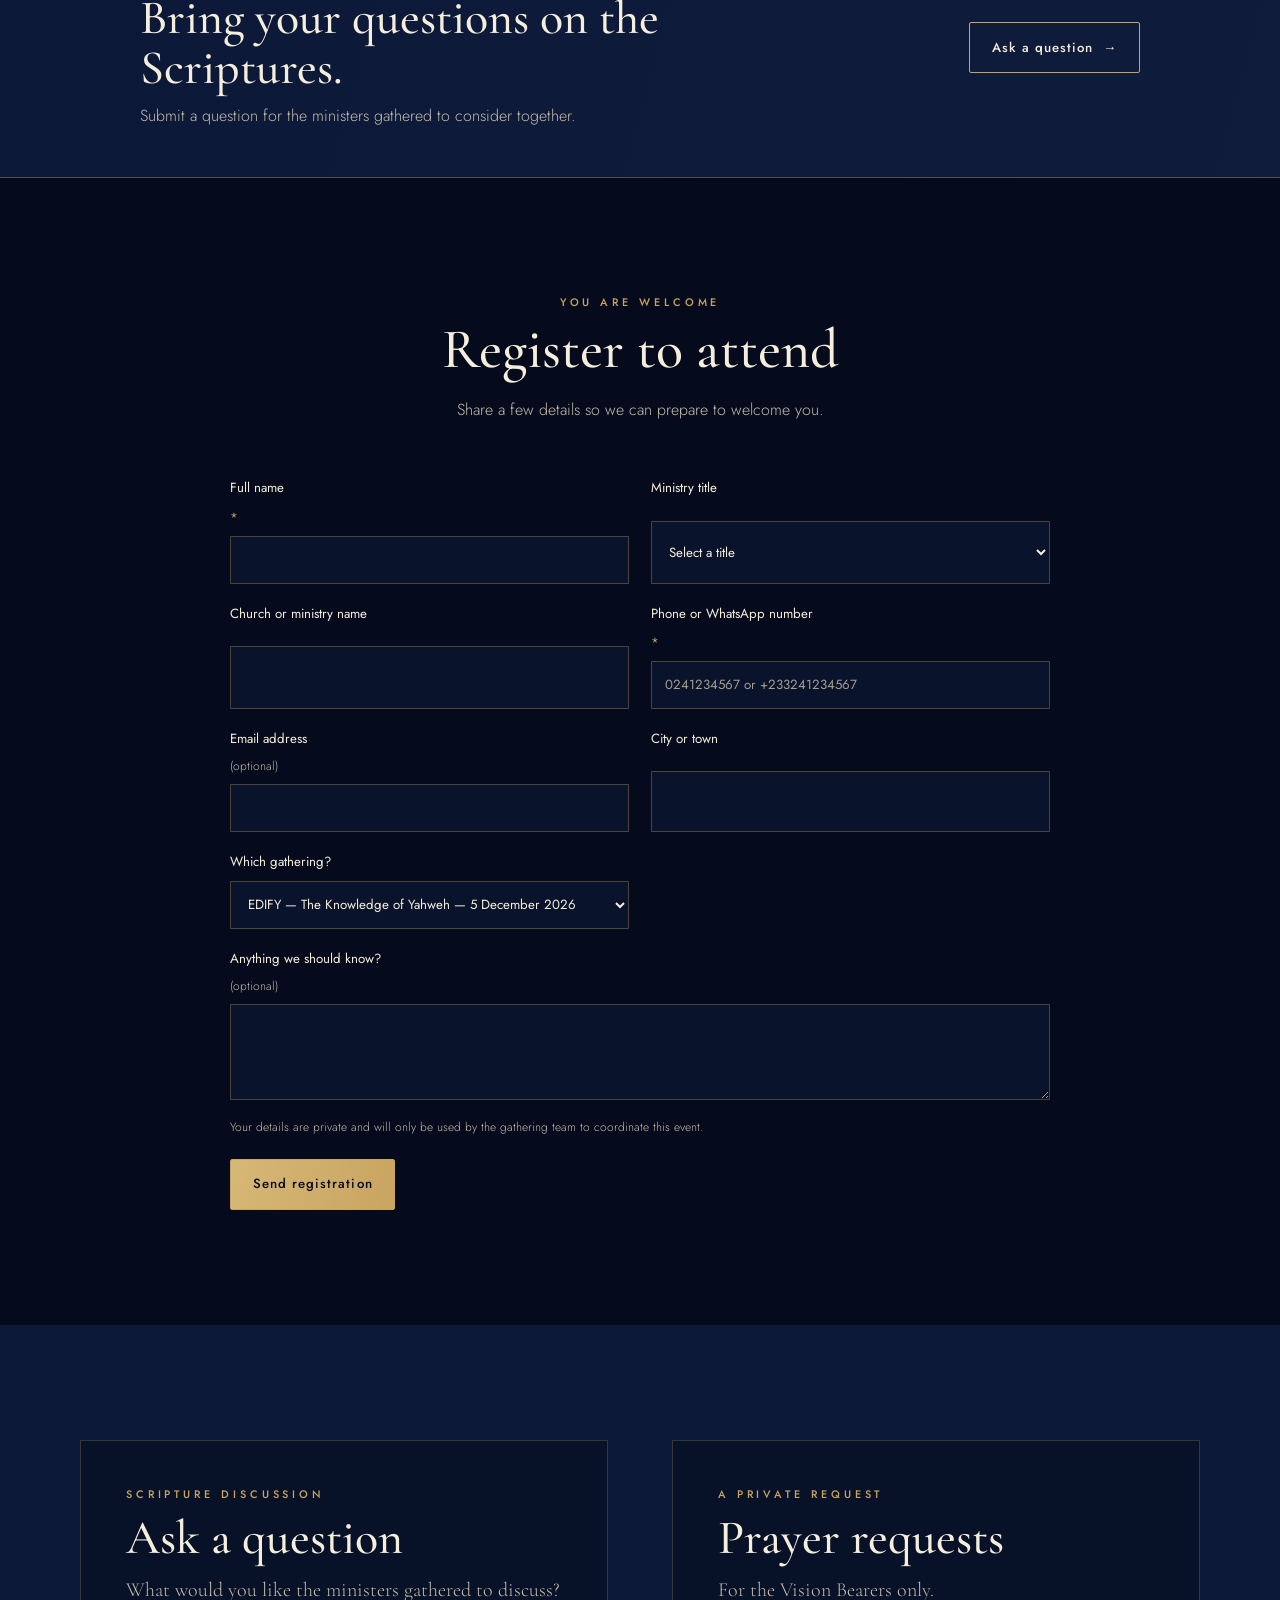
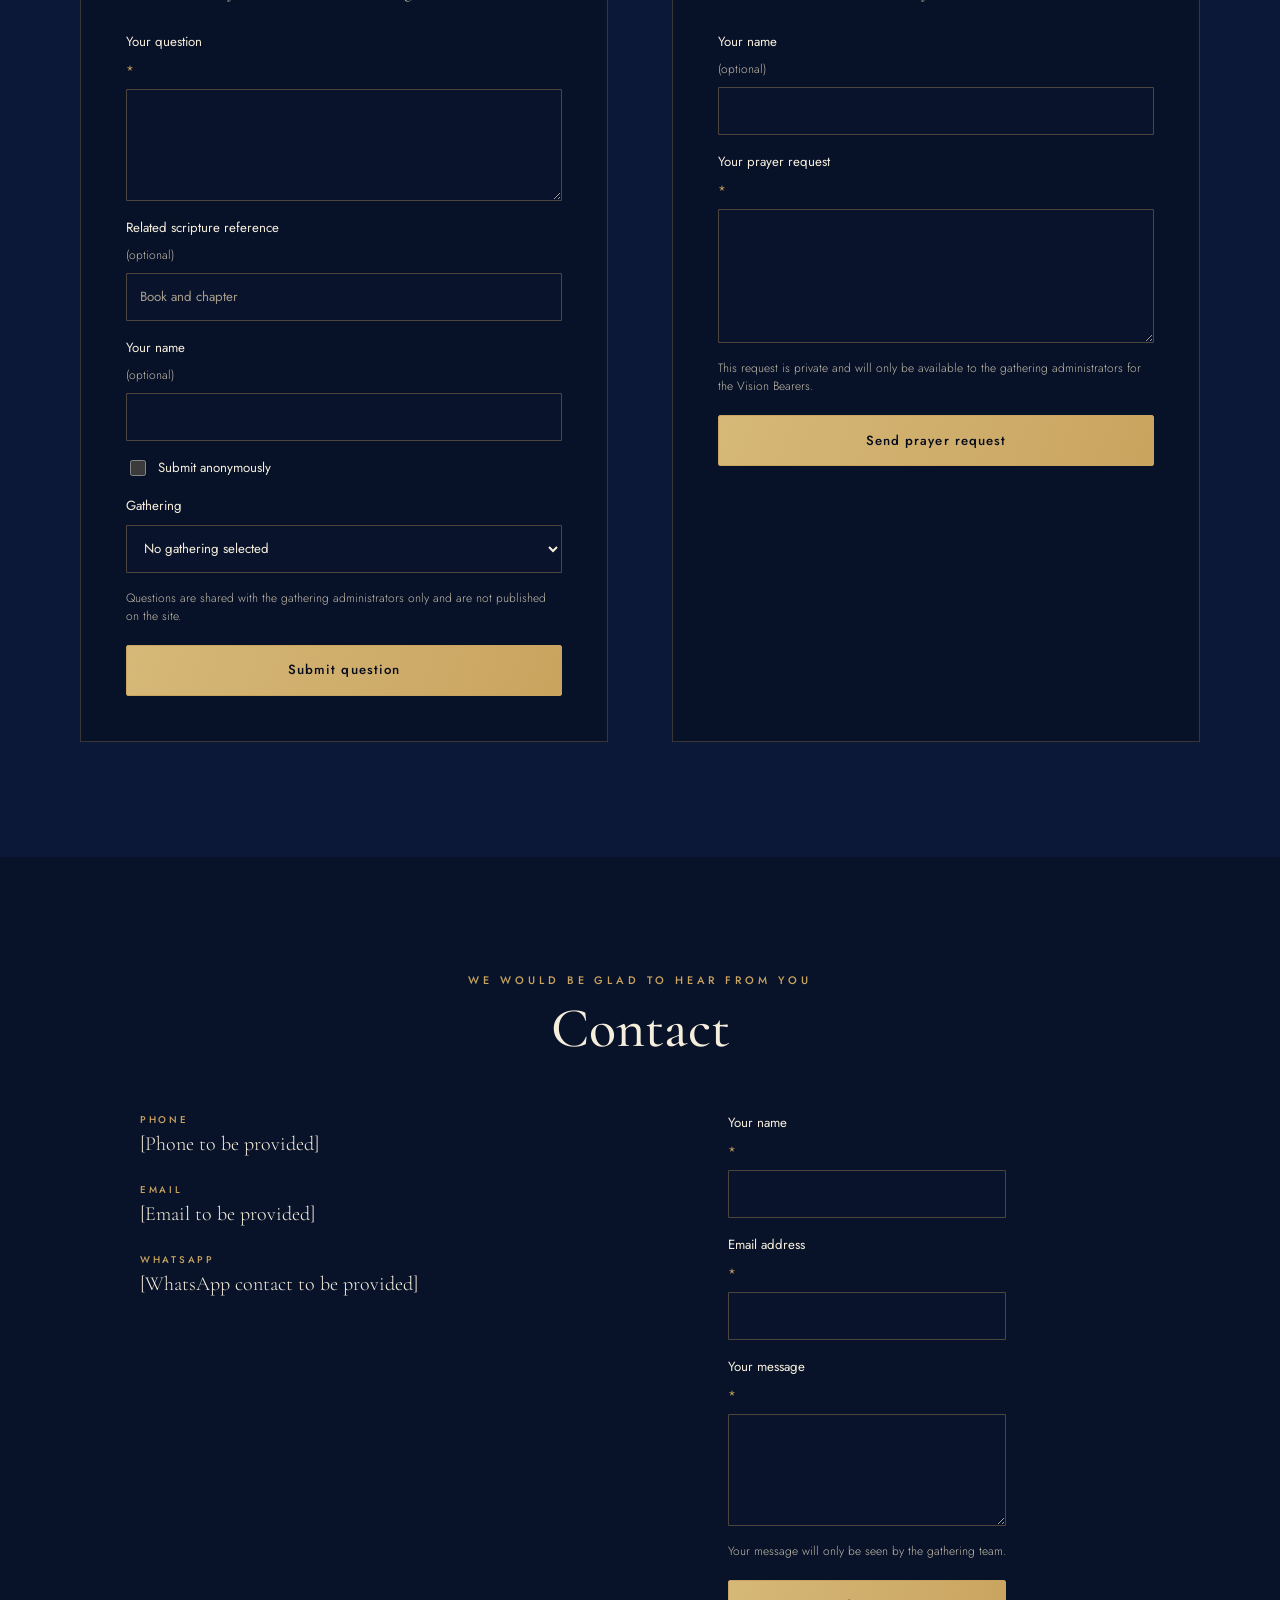
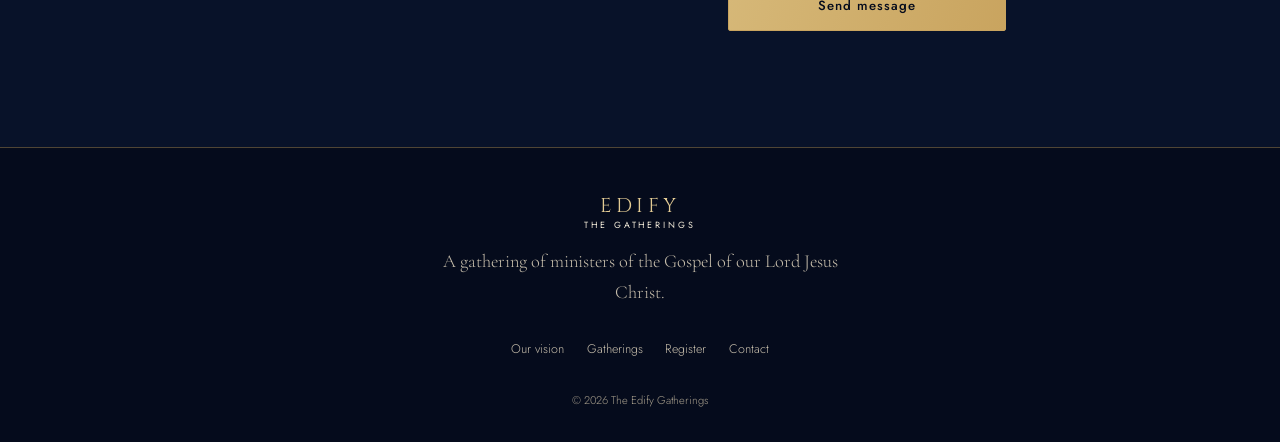
==== commit d0e74da1: "Add Pastor Nana Kojo's church to biography Co-authored-by: Copilot <223556219+Copilot@users.noreply." ====
--- a/index.html
+++ b/index.html
@@ -129,7 +129,7 @@
             <div class="portrait-placeholder" aria-hidden="true"><span>PNK</span></div>
             <p class="eyebrow">Vision Bearer</p>
             <h3>Pastor Nana Kojo</h3>
-            <p class="bearer-bio">Pastor Nana Kojo is a passionate worshiper and pastor at [church name to be provided]. He is known for intimate worship sessions in a social-style setting. He loves the Lord, is strong in the Scriptures, and is doctrinally disciplined.</p>
+            <p class="bearer-bio">Pastor Nana Kojo is an associate pastor at Embassy of the Word of God, Basileia Temple, Kasoa, and a passionate worshiper. He is known for intimate worship sessions in a social-style setting. He loves the Lord, is strong in the Scriptures, and is doctrinally disciplined.</p>
           </article>
         </div>
       </section>
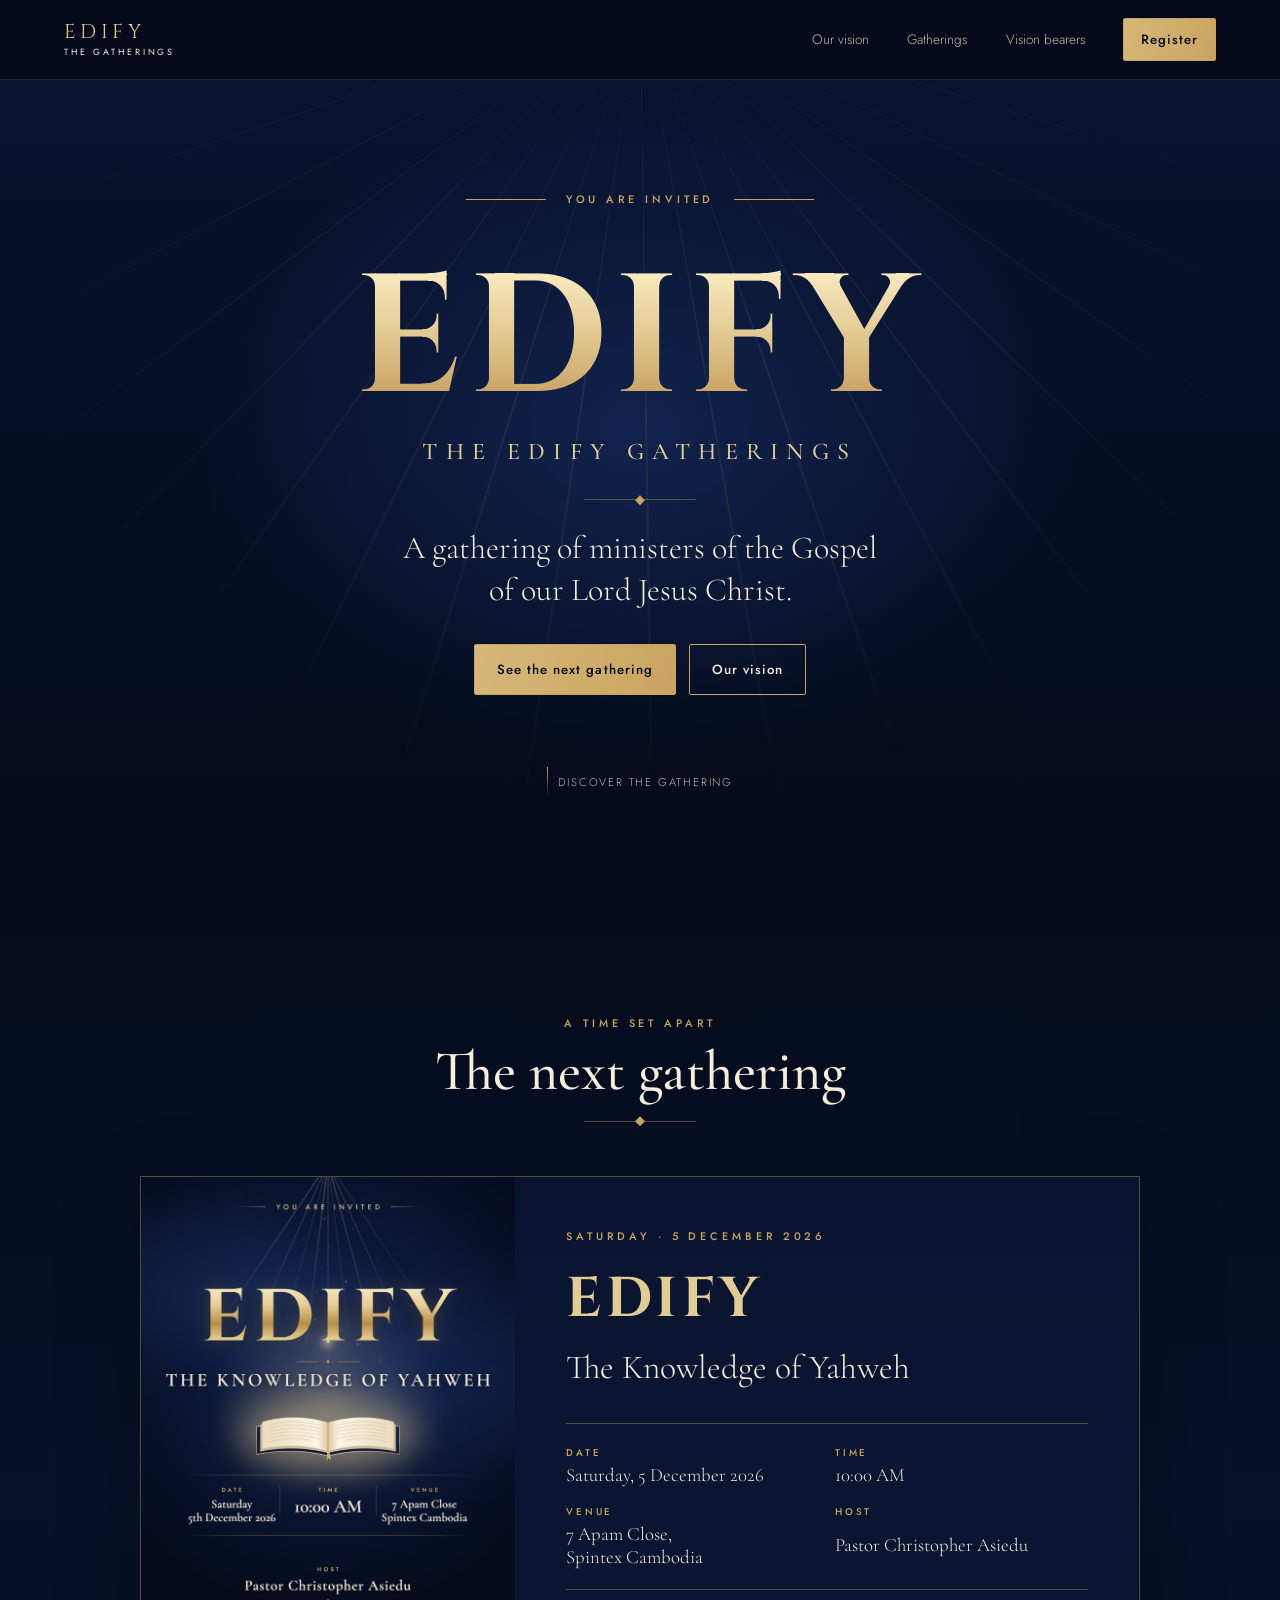
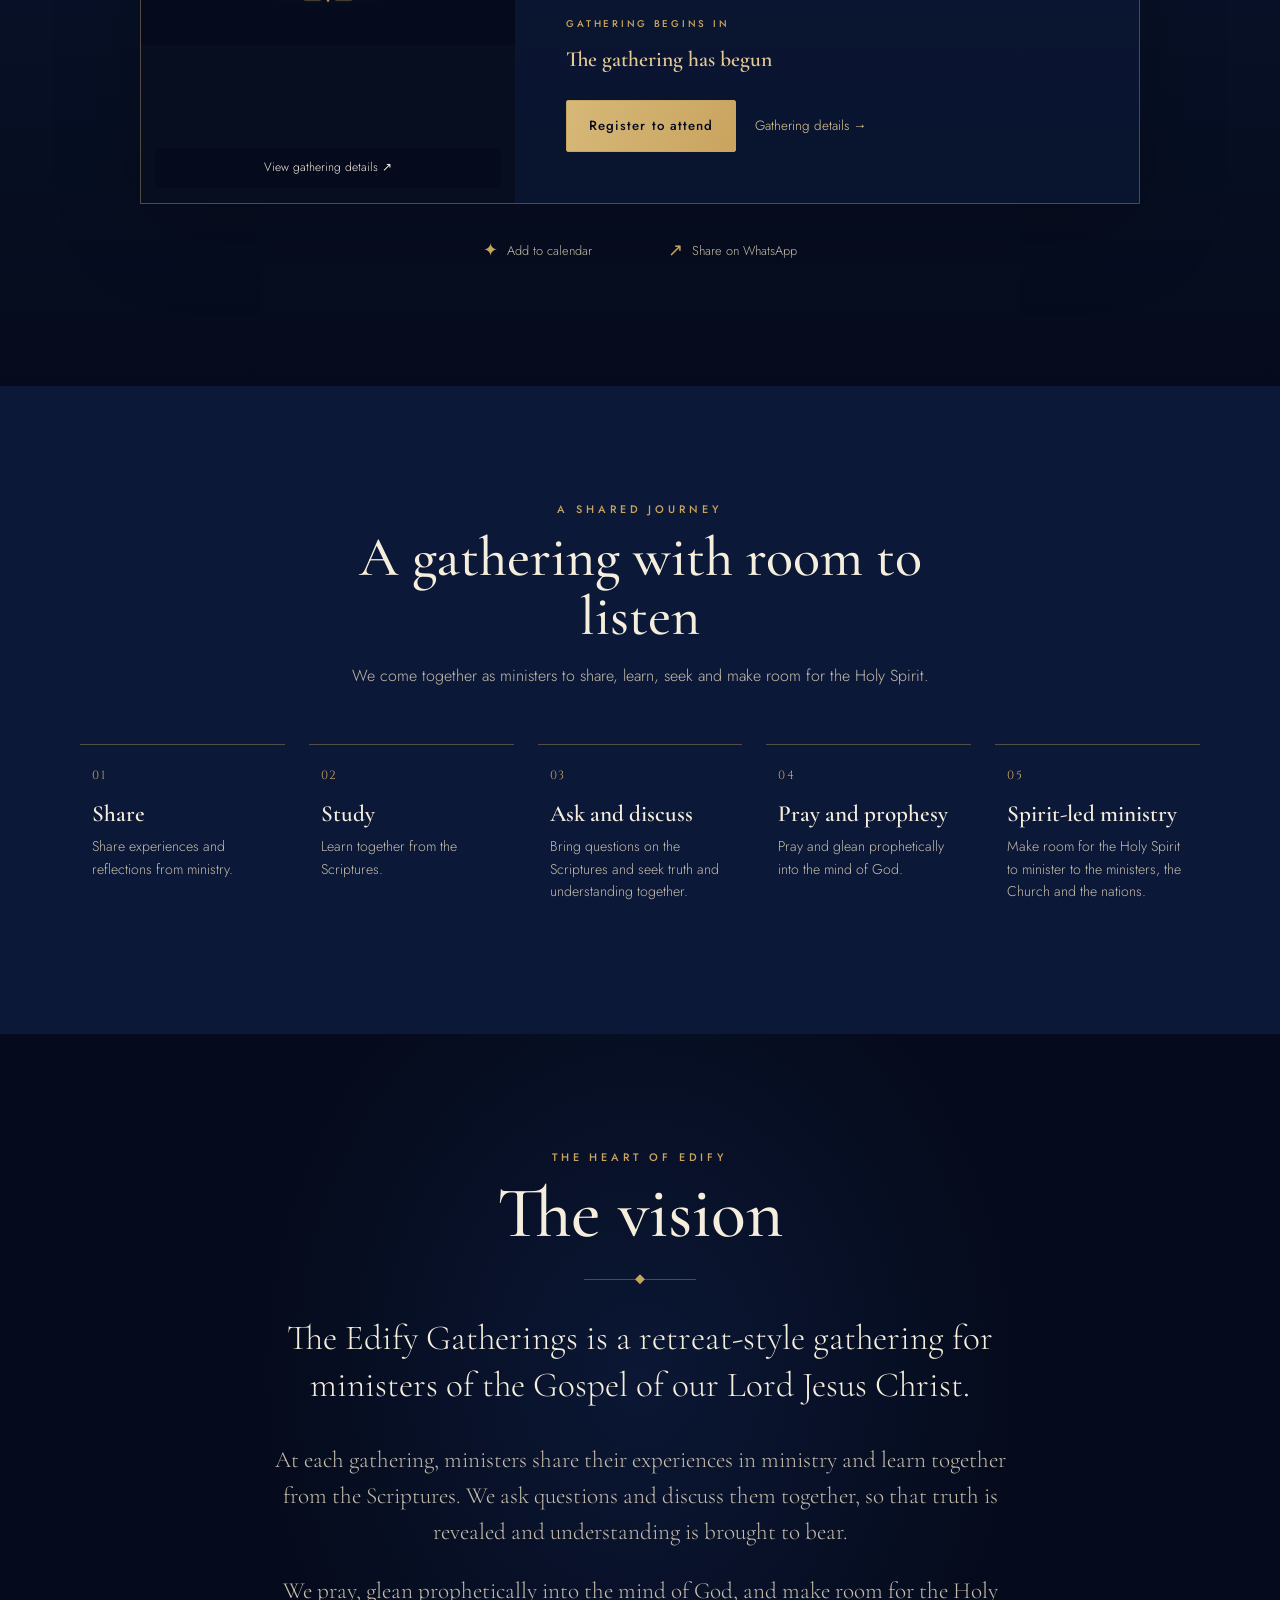
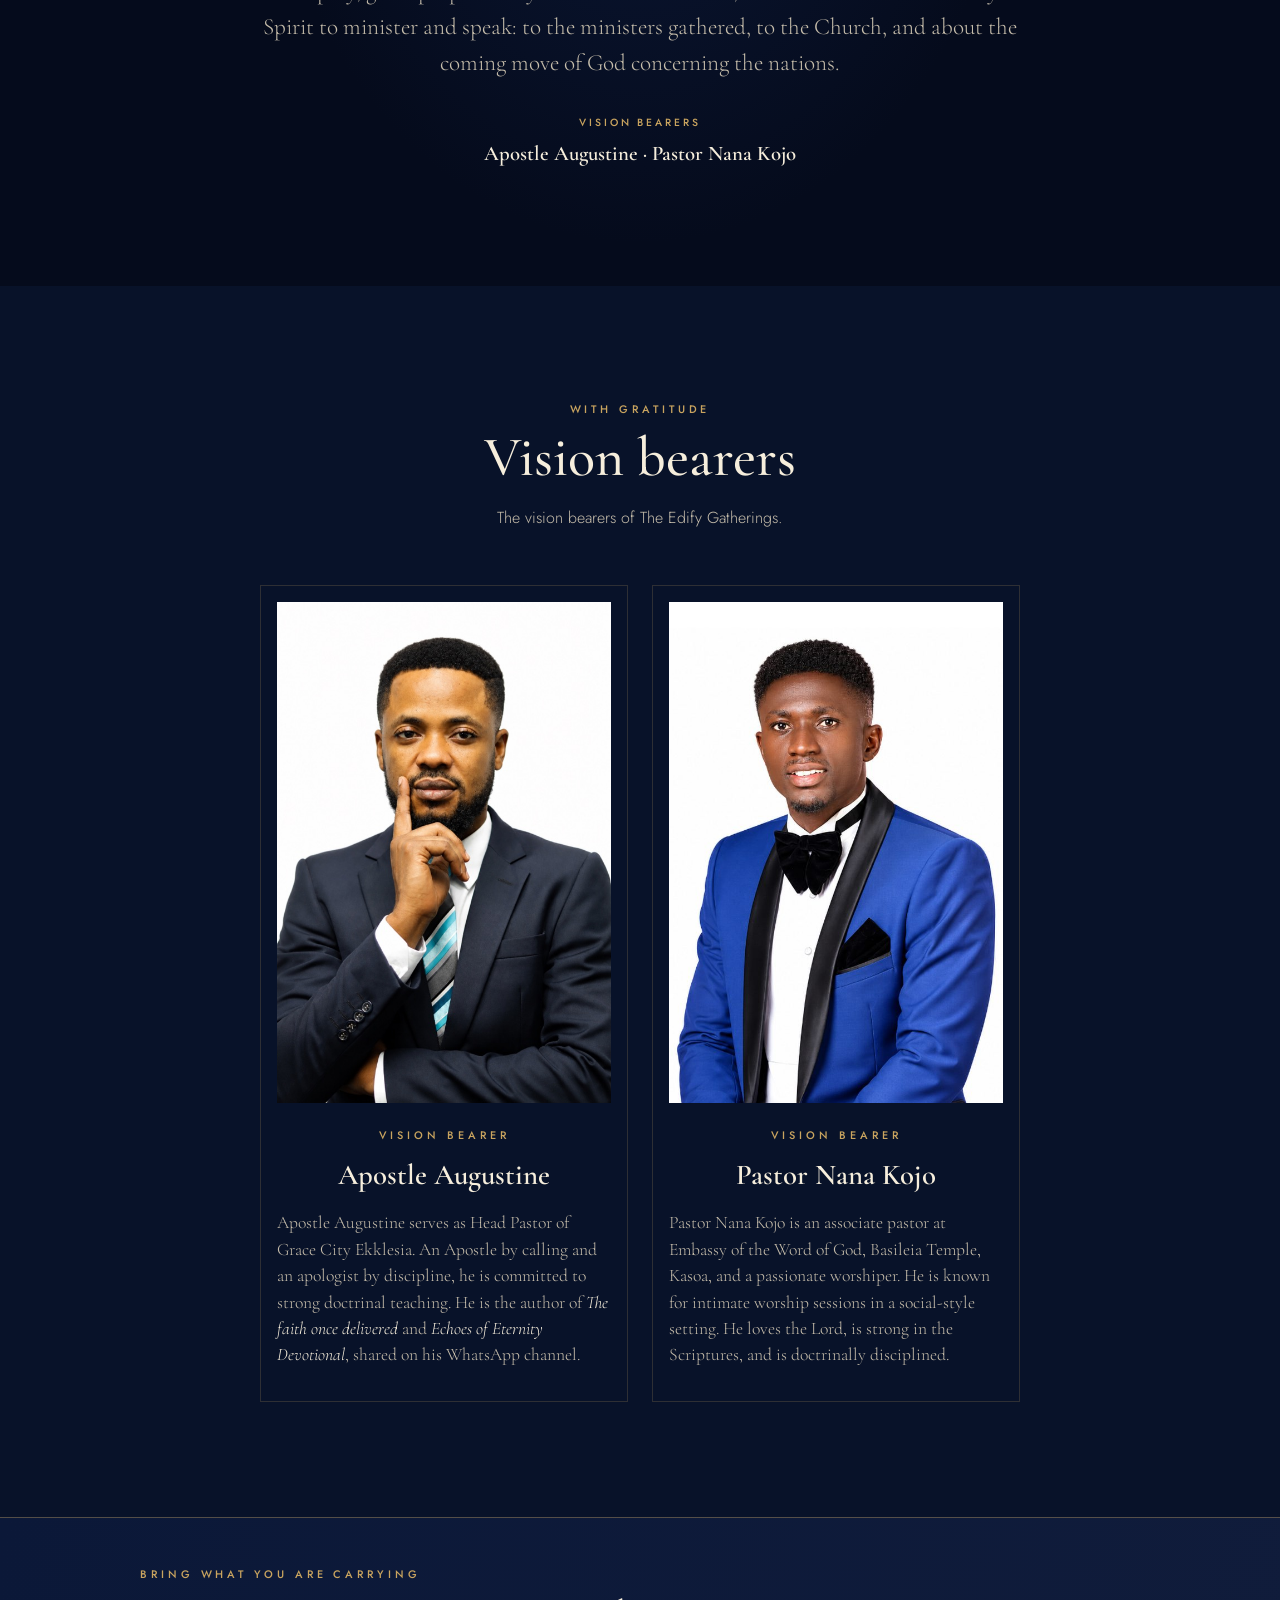
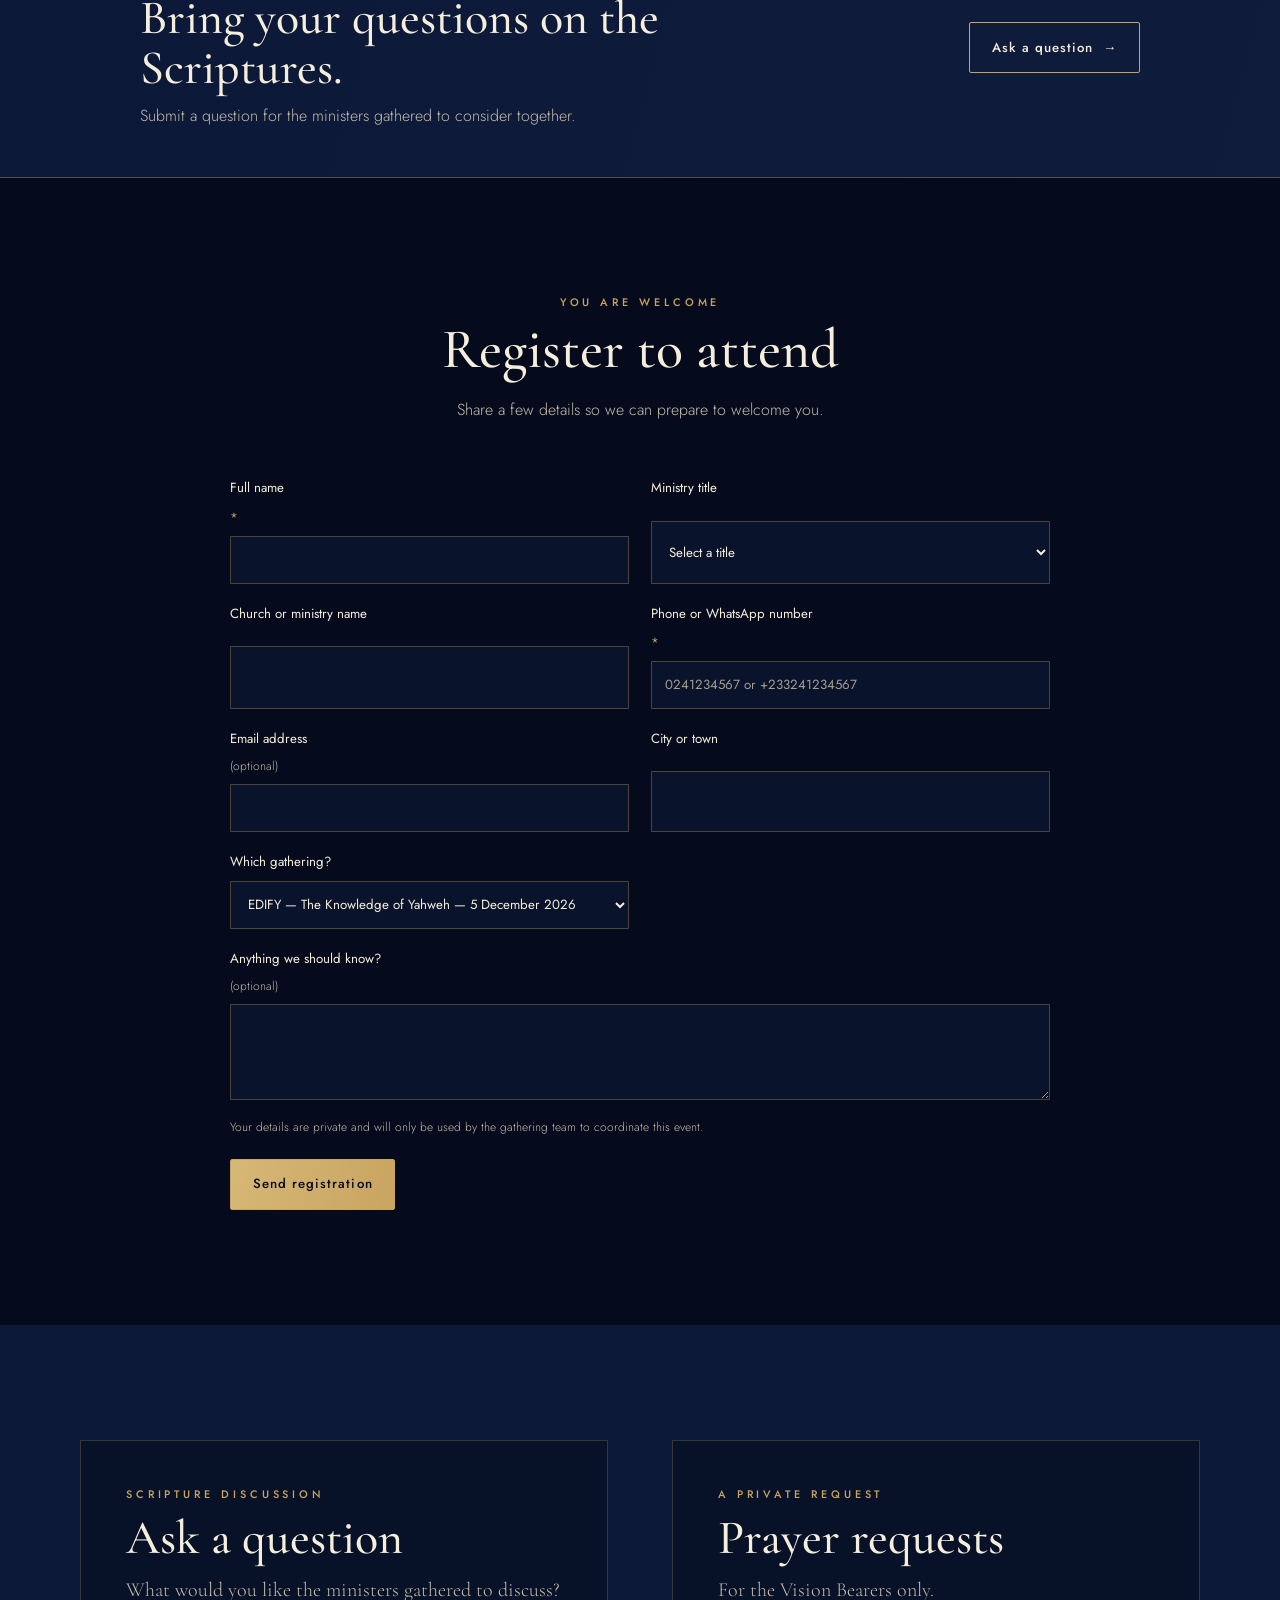
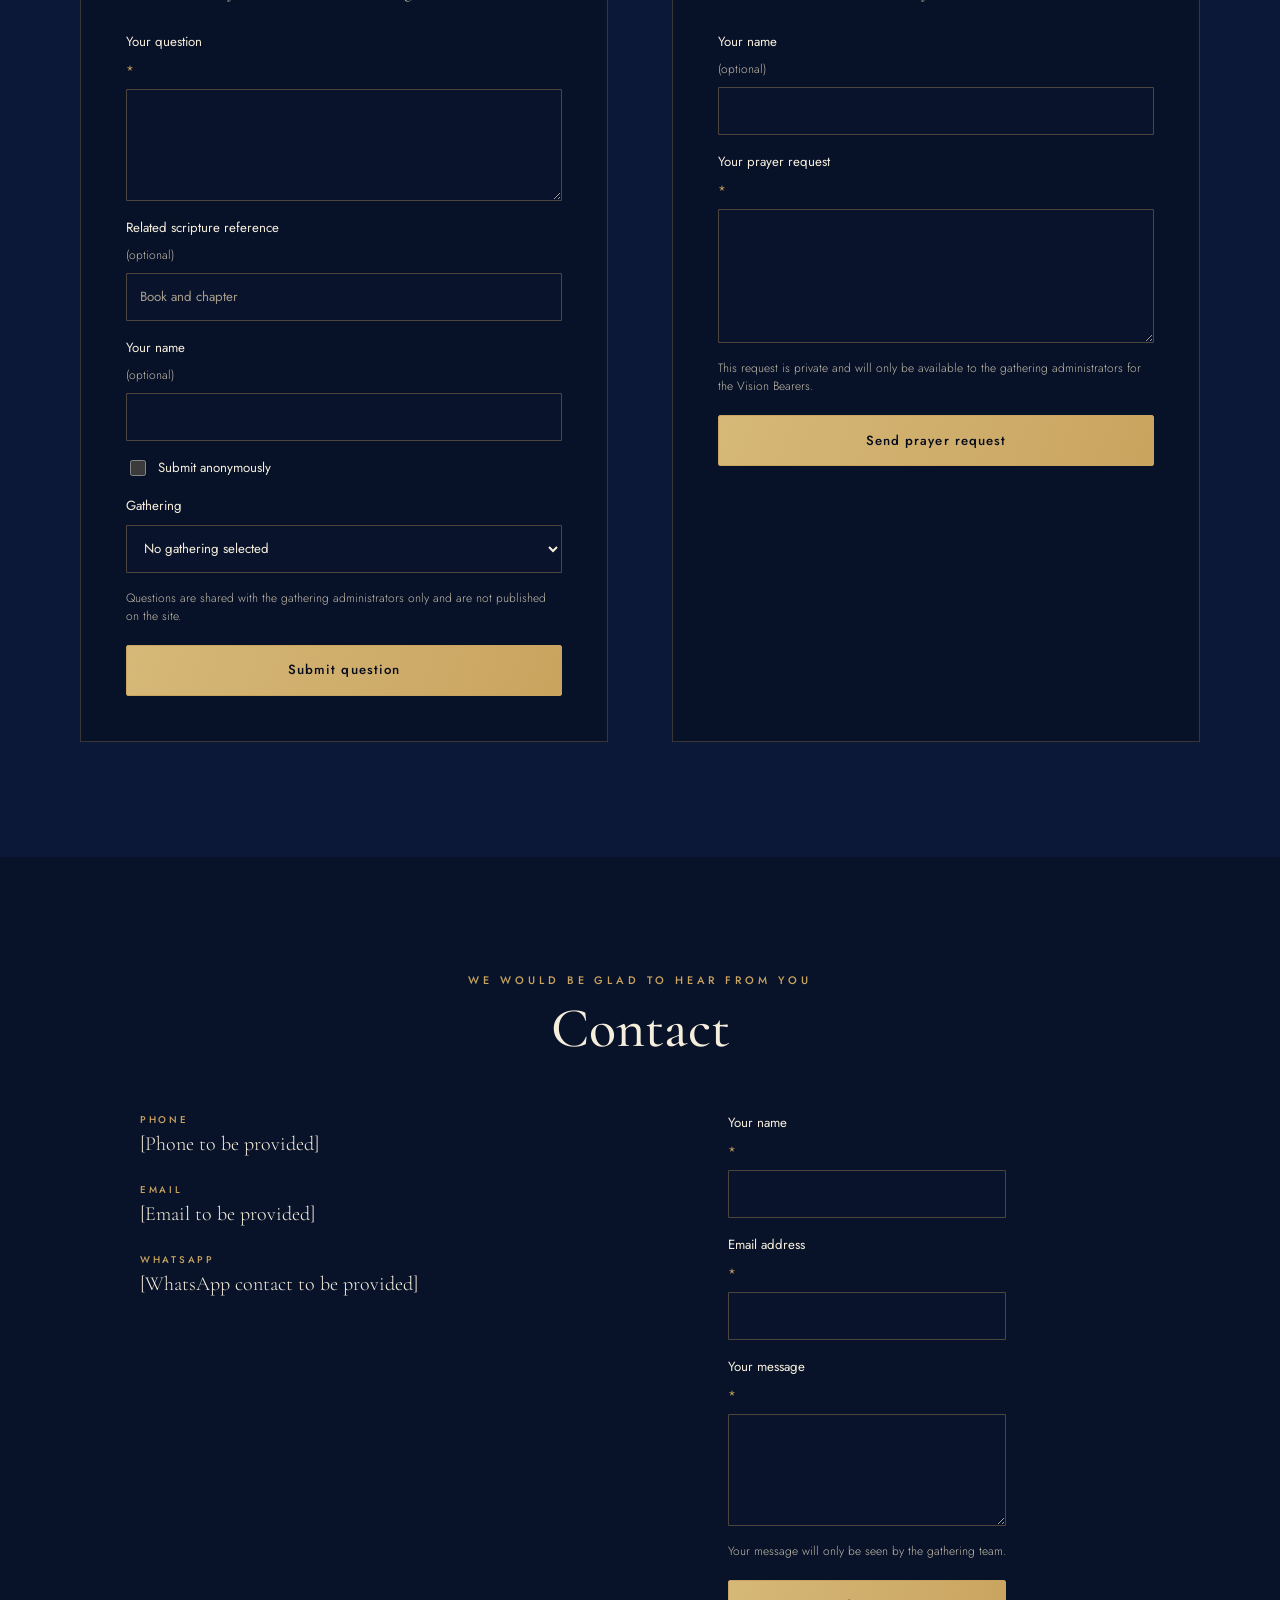
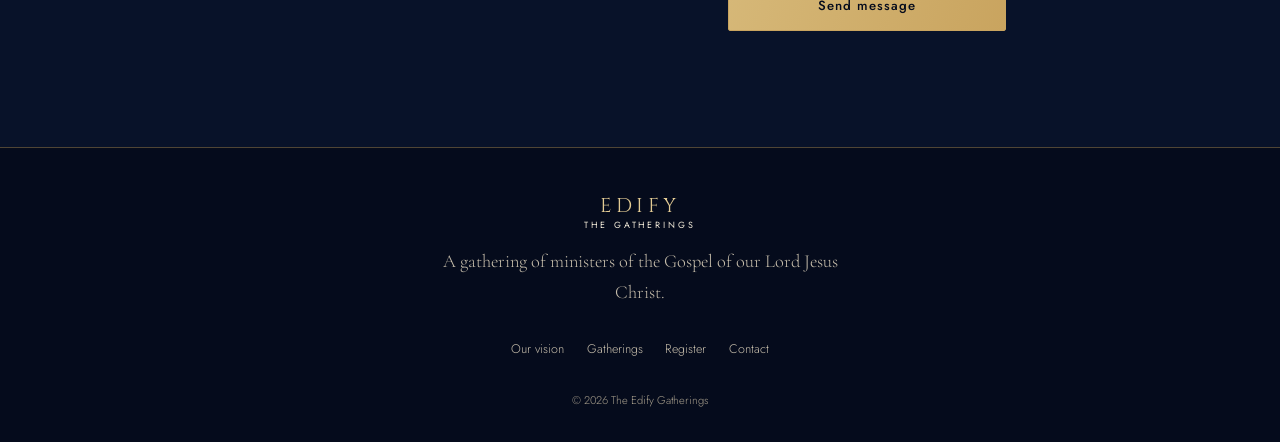
==== commit e16dd6cb: "Add Pastor Nana Kojo's portrait Co-authored-by: Copilot <223556219+Copilot@users.noreply.github.com>" ====
--- a/index.html
+++ b/index.html
@@ -126,7 +126,7 @@
             <p class="bearer-bio">Apostle Augustine serves as Head Pastor of Grace City Ekklesia. An Apostle by calling and an apologist by discipline, he is committed to strong doctrinal teaching. He is the author of <em>The faith once delivered</em> and <em>Echoes of Eternity Devotional</em>, shared on his WhatsApp channel.</p>
           </article>
           <article class="bearer-card">
-            <div class="portrait-placeholder" aria-hidden="true"><span>PNK</span></div>
+            <img class="bearer-portrait" src="/assets/pastor-nana-kojo.jpg" alt="Portrait of Pastor Nana Kojo" width="600" height="900" loading="lazy">
             <p class="eyebrow">Vision Bearer</p>
             <h3>Pastor Nana Kojo</h3>
             <p class="bearer-bio">Pastor Nana Kojo is an associate pastor at Embassy of the Word of God, Basileia Temple, Kasoa, and a passionate worshiper. He is known for intimate worship sessions in a social-style setting. He loves the Lord, is strong in the Scriptures, and is doctrinally disciplined.</p>
